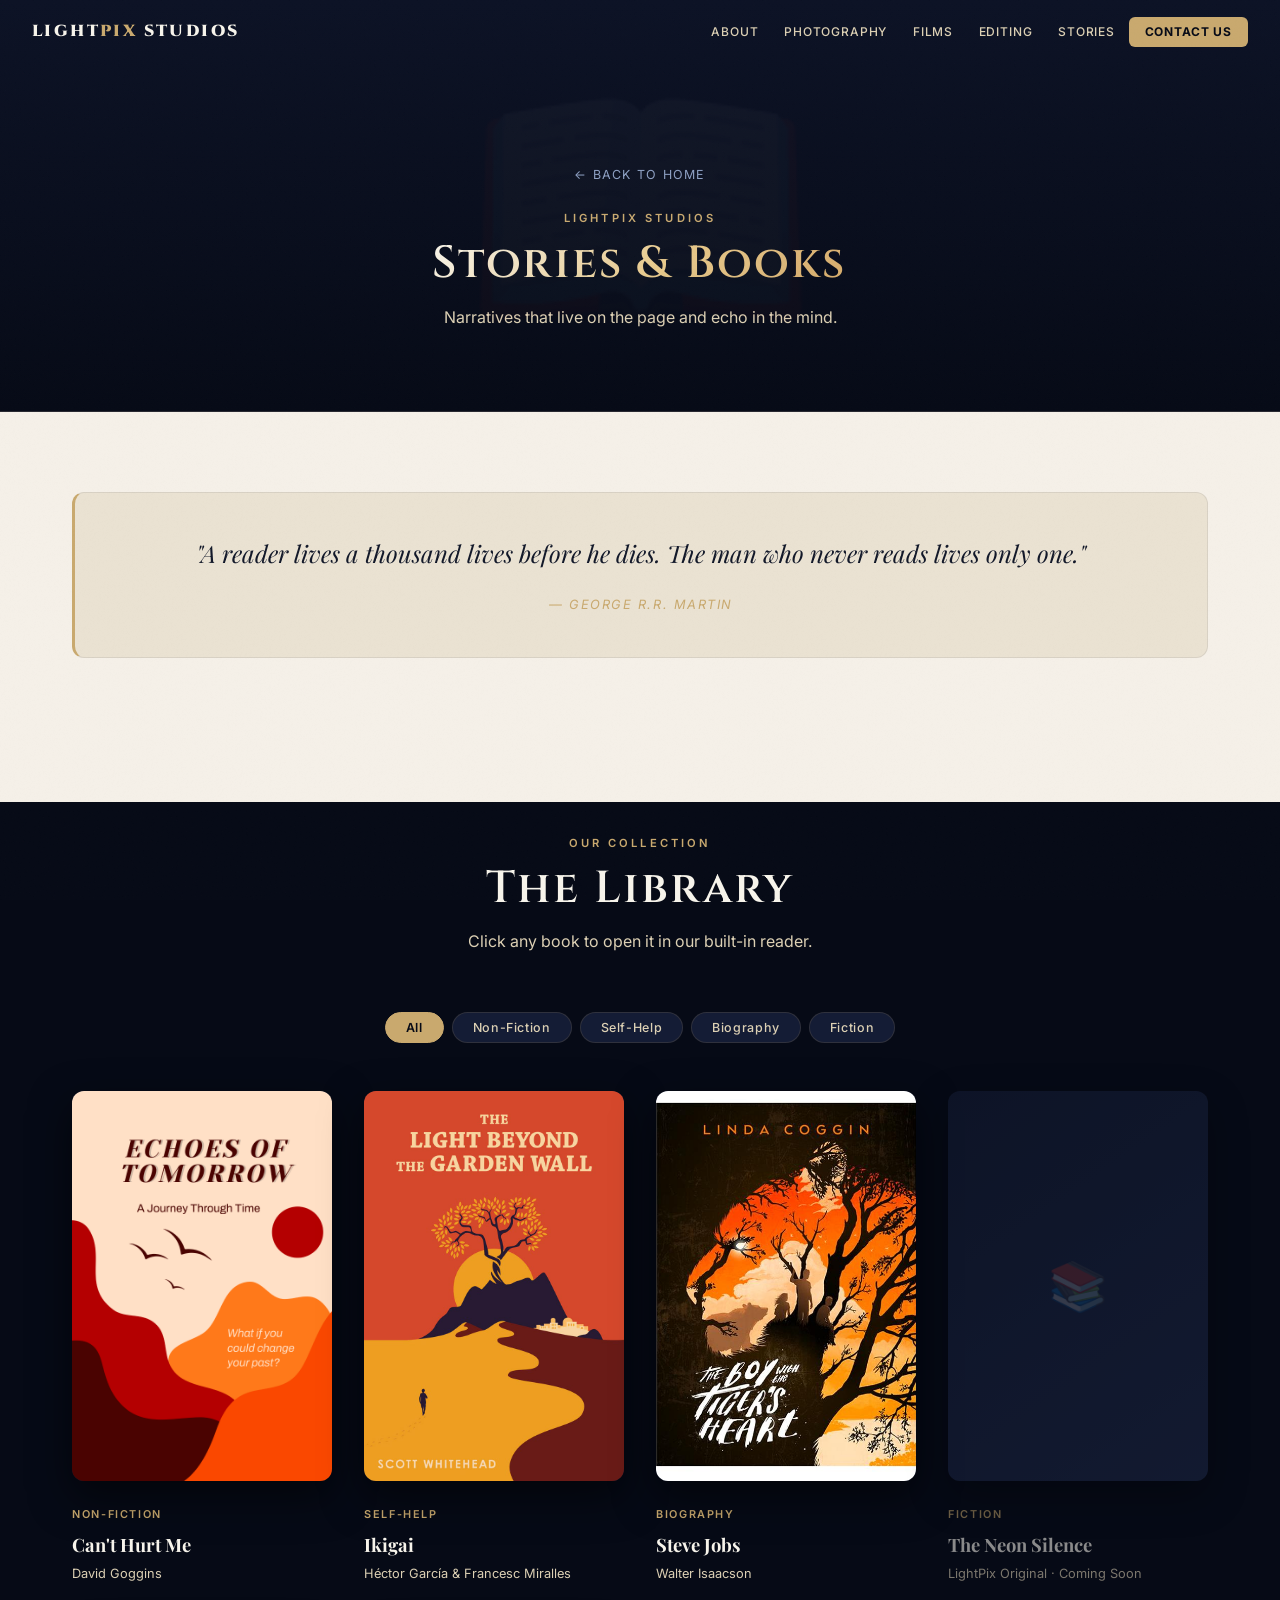
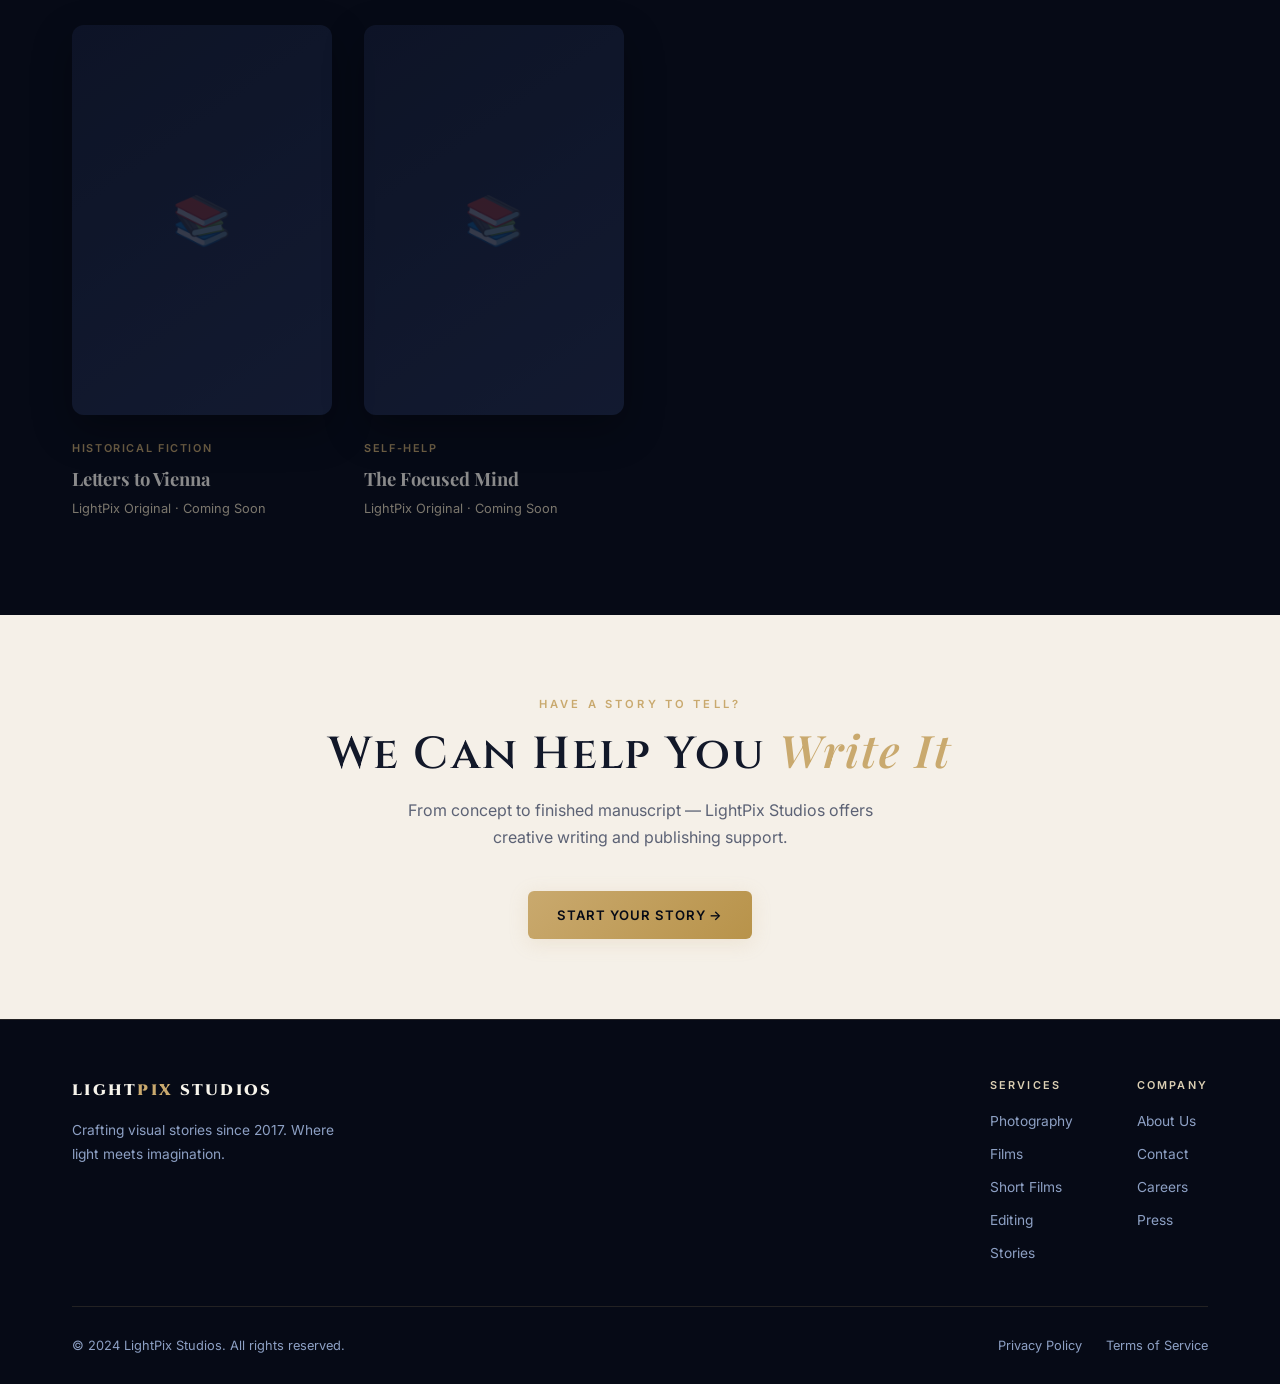
==== books.html @ 3850a926 "Website upgraded" ====
<!DOCTYPE html>
<html lang="en">
<head>
    <meta charset="UTF-8">
    <meta name="viewport" content="width=device-width, initial-scale=1.0">
    <meta name="description" content="LightPix Studios — Stories & Books. Curated reads and original narratives from our creative library.">
    <title>Stories &amp; Books | LightPix Studios</title>
    <link rel="preconnect" href="https://fonts.googleapis.com">
    <link rel="preconnect" href="https://fonts.gstatic.com" crossorigin>
    <link href="https://fonts.googleapis.com/css2?family=Cinzel:wght@400;600;900&family=Inter:wght@300;400;500;600&family=Playfair+Display:ital,wght@0,700;1,400&display=swap" rel="stylesheet">
    <link rel="stylesheet" href="style.css">
    <style>
        /* Books-page specific styles */
        .books-hero {
            padding: 10rem 0 5rem;
            background: linear-gradient(180deg, var(--bg-1) 0%, var(--bg-0) 100%);
            text-align: center;
            border-bottom: 1px solid var(--border);
            position: relative;
            overflow: hidden;
        }
        .books-hero::before {
            content: '📖';
            position: absolute;
            font-size: 18rem;
            opacity: 0.025;
            top: 50%;
            left: 50%;
            transform: translate(-50%, -50%);
            pointer-events: none;
        }
        .books-filter-bar {
            display: flex;
            justify-content: center;
            gap: 0.5rem;
            margin-bottom: 3rem;
            flex-wrap: wrap;
        }
        .book-filter {
            padding: 0.45rem 1.25rem;
            border-radius: 50px;
            font-size: 0.78rem;
            font-weight: 500;
            letter-spacing: 0.05em;
            color: var(--text-2);
            background: var(--bg-2);
            border: 1px solid var(--border);
            cursor: pointer;
            transition: all var(--transition);
        }
        .book-filter:hover,
        .book-filter.active {
            background: var(--gold);
            color: var(--bg-0);
            border-color: var(--gold);
            font-weight: 600;
        }
        .books-full-grid {
            display: grid;
            grid-template-columns: repeat(4, 1fr);
            gap: 2.5rem 2rem;
        }
        .featured-quote {
            background: var(--bg-2);
            border: 1px solid var(--border);
            border-left: 3px solid var(--gold);
            border-radius: var(--radius-md);
            padding: 2.5rem;
            margin-bottom: 4rem;
            text-align: center;
        }
        .featured-quote blockquote {
            font-family: var(--font-serif);
            font-style: italic;
            font-size: clamp(1.1rem, 2.5vw, 1.5rem);
            color: var(--text-1);
            line-height: 1.7;
            margin-bottom: 1rem;
        }
        .featured-quote cite {
            font-size: 0.8rem;
            letter-spacing: 0.12em;
            text-transform: uppercase;
            color: var(--gold);
        }
        @media (max-width: 1024px) {
            .books-full-grid { grid-template-columns: repeat(3, 1fr); }
        }
        @media (max-width: 768px) {
            .books-full-grid { grid-template-columns: repeat(2, 1fr); }
        }
        @media (max-width: 480px) {
            .books-full-grid { grid-template-columns: 1fr; }
        }
    </style>
</head>
<body>

    <div class="noise-overlay"></div>

    <!-- NAVIGATION -->
    <nav id="main-nav">
        <div class="nav-container">
            <a href="index.html" class="logo">LIGHT<span>PIX</span>&nbsp;STUDIOS</a>
            <button class="hamburger" id="hamburger" aria-label="Open menu">
                <span></span><span></span><span></span>
            </button>
            <ul class="nav-links" id="nav-links">
                <li><a href="index.html#about"       class="nav-link">About</a></li>
                <li><a href="index.html#photography" class="nav-link">Photography</a></li>
                <li><a href="films.html"             class="nav-link">Films</a></li>
                <li><a href="index.html#editing"     class="nav-link">Editing</a></li>
                <li><a href="books.html"             class="nav-link active-link">Stories</a></li>
                <li><a href="index.html#contact"     class="nav-link nav-cta">Contact Us</a></li>
            </ul>
        </div>
    </nav>

    <!-- BOOKS HERO -->
    <div class="books-hero">
        <div class="container">
            <a href="index.html" class="back-link">← Back to Home</a>
            <p class="section-eyebrow"><span class="nowrap">LightPix Studios</span></p>
            <h1 class="section-title gradient-text">Stories &amp; Books</h1>
            <p class="section-sub">Narratives that live on the page and echo in the mind.</p>
        </div>
    </div>

    <!-- FEATURED QUOTE -->
    <section class="section-light" style="padding: 5rem 0;">
        <div class="container">
            <div class="featured-quote reveal">
                <blockquote>
                    "A reader lives a thousand lives before he dies. The man who never reads lives only one."
                </blockquote>
                <cite>— George R.R. Martin</cite>
            </div>
        </div>
    </section>

    <!-- BOOKS LIBRARY -->
    <section id="library" style="background: var(--bg-0); padding: 2rem 0 6rem;">
        <div class="container">
            <div class="section-header">
                <p class="section-eyebrow">Our Collection</p>
                <h2 class="section-title">The Library</h2>
                <p class="section-sub">Click any book to open it in our built-in reader.</p>
            </div>

            <!-- Filter Bar -->
            <div class="books-filter-bar">
                <button class="book-filter active" data-genre="all">All</button>
                <button class="book-filter" data-genre="non-fiction">Non-Fiction</button>
                <button class="book-filter" data-genre="self-help">Self-Help</button>
                <button class="book-filter" data-genre="biography">Biography</button>
                <button class="book-filter" data-genre="fiction">Fiction</button>
            </div>

            <!-- Books Grid -->
            <div class="books-full-grid">

                <!-- Existing books with real PDFs -->
                <div class="book-card reveal" data-genre="non-fiction" onclick="openBook('./Books/Cant Hurt Me- David Goggins.pdf')">
                    <div class="book-cover">
                        <img src="Coverpage/coverpage00.png" alt="Can't Hurt Me by David Goggins">
                        <div class="book-read-overlay">
                            <span class="read-icon">📖</span>
                            <span>Read Now</span>
                        </div>
                    </div>
                    <div class="book-info">
                        <span class="book-genre">Non-Fiction</span>
                        <h3>Can't Hurt Me</h3>
                        <p class="book-author">David Goggins</p>
                    </div>
                </div>

                <div class="book-card reveal" data-genre="self-help" onclick="openBook('./Books/IKIGAI - The Japanese secret to a long and happy life.pdf')">
                    <div class="book-cover">
                        <img src="Coverpage/coverpage01.png" alt="Ikigai — The Japanese Secret">
                        <div class="book-read-overlay">
                            <span class="read-icon">📖</span>
                            <span>Read Now</span>
                        </div>
                    </div>
                    <div class="book-info">
                        <span class="book-genre">Self-Help</span>
                        <h3>Ikigai</h3>
                        <p class="book-author">Héctor García &amp; Francesc Miralles</p>
                    </div>
                </div>

                <div class="book-card reveal" data-genre="biography" onclick="openBook('./Books/Steve Jobs- Walter Isaacson.pdf')">
                    <div class="book-cover">
                        <img src="Coverpage/coverpage02.png" alt="Steve Jobs by Walter Isaacson">
                        <div class="book-read-overlay">
                            <span class="read-icon">📖</span>
                            <span>Read Now</span>
                        </div>
                    </div>
                    <div class="book-info">
                        <span class="book-genre">Biography</span>
                        <h3>Steve Jobs</h3>
                        <p class="book-author">Walter Isaacson</p>
                    </div>
                </div>

                <!-- Placeholder cards (no PDF yet) -->
                <div class="book-card reveal" data-genre="fiction" style="opacity:0.55; cursor:default;">
                    <div class="book-cover" style="background: linear-gradient(145deg, var(--bg-2), var(--bg-3)); display:flex; align-items:center; justify-content:center;">
                        <span style="font-size:3rem; opacity:0.3;">📚</span>
                        <div class="book-read-overlay" style="display:none;"></div>
                    </div>
                    <div class="book-info">
                        <span class="book-genre">Fiction</span>
                        <h3>The Neon Silence</h3>
                        <p class="book-author">LightPix Original · Coming Soon</p>
                    </div>
                </div>

                <div class="book-card reveal" data-genre="fiction" style="opacity:0.55; cursor:default;">
                    <div class="book-cover" style="background: linear-gradient(145deg, var(--bg-2), var(--bg-3)); display:flex; align-items:center; justify-content:center;">
                        <span style="font-size:3rem; opacity:0.3;">📚</span>
                        <div class="book-read-overlay" style="display:none;"></div>
                    </div>
                    <div class="book-info">
                        <span class="book-genre">Historical Fiction</span>
                        <h3>Letters to Vienna</h3>
                        <p class="book-author">LightPix Original · Coming Soon</p>
                    </div>
                </div>

                <div class="book-card reveal" data-genre="self-help" style="opacity:0.55; cursor:default;">
                    <div class="book-cover" style="background: linear-gradient(145deg, var(--bg-2), var(--bg-3)); display:flex; align-items:center; justify-content:center;">
                        <span style="font-size:3rem; opacity:0.3;">📚</span>
                        <div class="book-read-overlay" style="display:none;"></div>
                    </div>
                    <div class="book-info">
                        <span class="book-genre">Self-Help</span>
                        <h3>The Focused Mind</h3>
                        <p class="book-author">LightPix Original · Coming Soon</p>
                    </div>
                </div>

            </div>
        </div>
    </section>

    <!-- CTA BANNER -->
    <section class="section-light" style="padding: 5rem 0;">
        <div class="container" style="text-align:center;">
            <p class="section-eyebrow">Have a Story to Tell?</p>
            <h2 class="section-title" style="margin-bottom:1rem;">We Can Help You <em>Write It</em></h2>
            <p class="section-sub" style="margin-bottom:2.5rem;">From concept to finished manuscript — <span class="nowrap">LightPix Studios</span> offers creative writing and publishing support.</p>
            <a href="index.html#contact" class="btn btn-primary">Start Your Story →</a>
        </div>
    </section>

    <!-- FOOTER -->
    <footer>
        <div class="container">
            <div class="footer-top">
                <div class="footer-brand">
                    <a href="index.html" class="logo">LIGHT<span>PIX</span>&nbsp;STUDIOS</a>
                    <p>Crafting visual stories since 2017. Where light meets imagination.</p>
                </div>
                <div class="footer-links">
                    <div class="footer-col">
                        <h5>Services</h5>
                        <a href="index.html#photography">Photography</a>
                        <a href="films.html">Films</a>
                        <a href="films.html#short-films">Short Films</a>
                        <a href="index.html#editing">Editing</a>
                        <a href="books.html">Stories</a>
                    </div>
                    <div class="footer-col">
                        <h5>Company</h5>
                        <a href="index.html#about">About Us</a>
                        <a href="index.html#contact">Contact</a>
                        <a href="#">Careers</a>
                        <a href="#">Press</a>
                    </div>
                </div>
            </div>
            <div class="footer-bottom">
                <p>&copy; 2024 <span class="nowrap">LightPix Studios</span>. All rights reserved.</p>
                <div class="footer-legal">
                    <a href="#">Privacy Policy</a>
                    <a href="#">Terms of Service</a>
                </div>
            </div>
        </div>
    </footer>

    <!-- PDF READER -->
    <div id="pdf-reader" class="pdf-viewer">
        <div class="reader-nav">
            <a href="books.html" class="logo">LIGHT<span>PIX</span>&nbsp;READER</a>
            <button onclick="closeBook()" class="btn btn-ghost btn-sm">✕ Close Reader</button>
        </div>
        <iframe id="pdf-frame" src="" title="PDF Reader"></iframe>
    </div>

    <script src="script.js"></script>
    <script>
        // Genre filter for books page
        document.querySelectorAll('.book-filter').forEach(btn => {
            btn.addEventListener('click', () => {
                document.querySelectorAll('.book-filter').forEach(b => b.classList.remove('active'));
                btn.classList.add('active');
                const genre = btn.dataset.genre;
                document.querySelectorAll('.books-full-grid .book-card').forEach(card => {
                    const match = genre === 'all' || card.dataset.genre === genre;
                    card.style.transition = 'opacity 0.3s ease, transform 0.3s ease';
                    if (match) {
                        card.style.display = 'flex';
                        requestAnimationFrame(() => { card.style.opacity = ''; card.style.transform = ''; });
                    } else {
                        card.style.opacity = '0';
                        card.style.transform = 'scale(0.95)';
                        setTimeout(() => { card.style.display = 'none'; }, 300);
                    }
                });
            });
        });
    </script>
</body>
</html>
---- style.css ----
/* =============================================
   LIGHTPIX STUDIOS — WARM BEIGE-BLACK THEME
   ============================================= */

/* DESIGN TOKENS */
:root {
    --bg-0: #060a16;          /* Luxurious Midnight Navy */
    --bg-1: #0c1225;          /* Rich Dark Navy */
    --bg-2: #141c35;          /* Medium Deep Blue */
    --bg-3: #1d2847;          /* Lighter Dark Navy */
    --surface: #26345d;       /* Premium Slate Blue */
    --border: rgba(201,169,110,0.15); /* Warm Gold Accent Border */
    --text-1: #f7f4eb;        /* Soft Cream Beige */
    --text-2: #dcd0b4;        /* Golden Beige Accent */
    --text-3: #8da0c4;        /* Slate Blue Muted */
    --gold: #c9a96e;          /* Fine Premium Gold */
    --gold-2: #e8c98a;        /* Soft Amber Gold */
    --gold-glow: rgba(201,169,110,0.18);
    --accent: #b8934a;
    --accent-2: #d4aa6a;
    --radius-sm: 6px;
    --radius-md: 12px;
    --radius-lg: 20px;
    --shadow-sm: 0 2px 12px rgba(0,0,0,0.45);
    --shadow-md: 0 8px 32px rgba(0,0,0,0.55);
    --shadow-lg: 0 20px 60px rgba(0,0,0,0.7);
    --transition: 0.35s cubic-bezier(0.4,0,0.2,1);
    --font-display: 'Cinzel', serif;
    --font-body: 'Inter', sans-serif;
    --font-serif: 'Playfair Display', serif;

    /* Light Theme Contrast Tokens */
    --bg-light: #f5f0e8;
    --bg-light-alt: #eae2d2;
    --text-dark: #121829;
    --text-dark-muted: #5c6275;
    --border-light: rgba(18,24,41,0.08);
}

/* RESET */
*, *::before, *::after { margin: 0; padding: 0; box-sizing: border-box; }
html { scroll-behavior: smooth; font-size: 16px; scroll-padding-top: 100px; }
body {
    background: var(--bg-0);
    color: var(--text-1);
    font-family: var(--font-body);
    font-weight: 400;
    line-height: 1.7;
    overflow-x: hidden;
    -webkit-font-smoothing: antialiased;
}
img { display: block; max-width: 100%; }
a { text-decoration: none; color: inherit; }
button { font-family: var(--font-body); cursor: pointer; border: none; background: none; }
ul { list-style: none; }

/* NOISE OVERLAY */
.noise-overlay {
    position: fixed; inset: 0; z-index: 9999;
    pointer-events: none;
    background-image: url("data:image/svg+xml,%3Csvg viewBox='0 0 256 256' xmlns='http://www.w3.org/2000/svg'%3E%3Cfilter id='noise'%3E%3CfeTurbulence type='fractalNoise' baseFrequency='0.9' numOctaves='4' stitchTiles='stitch'/%3E%3C/filter%3E%3Crect width='100%25' height='100%25' filter='url(%23noise)' opacity='0.035'/%3E%3C/svg%3E");
    background-repeat: repeat;
    background-size: 128px 128px;
    opacity: 0.5;
}

/* CONTAINER */
.container { max-width: 1200px; margin: 0 auto; padding: 0 2rem; }

/* ===================== NAVIGATION ===================== */
#main-nav {
    position: fixed; top: 0; left: 0; right: 0; z-index: 1000;
    padding: 1.1rem 0;
    transition: var(--transition);
}
#main-nav.scrolled {
    background: rgba(6,10,22,0.92);
    backdrop-filter: blur(20px);
    -webkit-backdrop-filter: blur(20px);
    padding: 0.75rem 0;
    border-bottom: 1px solid var(--border);
    box-shadow: 0 4px 30px rgba(0,0,0,0.4);
}
.nav-container {
    max-width: 1280px; margin: 0 auto; padding: 0 2rem;
    display: flex; align-items: center; justify-content: space-between;
    gap: 1rem;
}

/* LOGO — single line */
.logo {
    font-family: var(--font-display);
    font-size: 1rem; font-weight: 900;
    letter-spacing: 0.15em; color: var(--text-1);
    white-space: nowrap; flex-shrink: 0;
    display: inline-flex; align-items: center; gap: 0;
}
.logo span { color: var(--gold); }

/* NAV LINKS */
.nav-links {
    display: flex; align-items: center; gap: 0.1rem;
    flex-wrap: nowrap;
}
.nav-link {
    font-size: 0.75rem; font-weight: 500;
    letter-spacing: 0.07em; text-transform: uppercase;
    color: var(--text-2); padding: 0.45rem 0.75rem;
    border-radius: var(--radius-sm);
    transition: color var(--transition), background var(--transition);
    white-space: nowrap;
    position: relative;
}
.nav-link::after {
    content: ''; position: absolute; bottom: 2px; left: 50%; right: 50%;
    height: 1px; background: var(--gold);
    transition: left var(--transition), right var(--transition);
}
.nav-link:hover { color: var(--gold); }
.nav-link:hover::after { left: 0.75rem; right: 0.75rem; }
.nav-link.nav-cta {
    background: var(--gold); color: var(--bg-0);
    font-weight: 700; border-radius: var(--radius-sm);
    padding: 0.45rem 1rem;
}
.nav-link.nav-cta::after { display: none; }
.nav-link.nav-cta:hover { background: var(--gold-2); color: var(--bg-0); }
.nav-link.active-link { color: var(--gold); }
.nav-link.active-link::after { left: 0.75rem; right: 0.75rem; }

.hamburger { display: none; flex-direction: column; gap: 5px; padding: 4px; flex-shrink: 0; }
.hamburger span { display: block; width: 22px; height: 2px; background: var(--text-1); border-radius: 2px; transition: var(--transition); }
.hamburger.active span:nth-child(1) { transform: translateY(7px) rotate(45deg); }
.hamburger.active span:nth-child(2) { opacity: 0; }
.hamburger.active span:nth-child(3) { transform: translateY(-7px) rotate(-45deg); }

/* BUTTONS */
.btn {
    display: inline-flex; align-items: center; gap: 0.5rem;
    padding: 0.8rem 1.8rem; border-radius: var(--radius-sm);
    font-size: 0.82rem; font-weight: 600;
    letter-spacing: 0.07em; text-transform: uppercase;
    transition: all var(--transition); cursor: pointer;
}
.btn-primary {
    background: linear-gradient(135deg, var(--gold), var(--accent));
    color: var(--bg-0); border: none;
    box-shadow: 0 4px 20px var(--gold-glow);
}
.btn-primary:hover {
    transform: translateY(-2px);
    box-shadow: 0 8px 30px rgba(201,169,110,0.38);
    filter: brightness(1.08);
}
.btn-ghost {
    background: transparent; color: var(--text-1);
    border: 1px solid rgba(245,240,232,0.2);
}
.btn-ghost:hover { border-color: var(--gold); color: var(--gold); transform: translateY(-2px); }
.btn-sm { padding: 0.5rem 1.1rem; font-size: 0.75rem; }
.btn-full { width: 100%; justify-content: center; }

/* SECTION COMMON */
section { padding: 6rem 0; }
.section-header { text-align: center; margin-bottom: 3.5rem; }
.section-eyebrow {
    font-size: 0.7rem; font-weight: 600;
    letter-spacing: 0.28em; text-transform: uppercase;
    color: var(--gold); margin-bottom: 0.6rem;
}
.section-title {
    font-family: var(--font-display);
    font-size: clamp(1.8rem, 4vw, 2.8rem);
    font-weight: 600; color: var(--text-1);
    line-height: 1.15; letter-spacing: 0.05em;
}
.section-title em { font-style: italic; color: var(--gold); font-family: var(--font-serif); }
.section-sub {
    margin-top: 0.9rem; color: var(--text-2);
    font-size: 1rem; max-width: 480px;
    margin-left: auto; margin-right: auto;
}
.gradient-text {
    background: linear-gradient(135deg, var(--text-1) 0%, var(--gold-2) 55%, var(--accent-2) 100%);
    -webkit-background-clip: text;
    -webkit-text-fill-color: transparent;
    background-clip: text;
    padding-right: 0.05em;
    display: block;
    width: fit-content;
    margin-left: auto;
    margin-right: auto;
    text-align: center;
}
.gradient-text * {
    background: inherit;
    -webkit-background-clip: text;
    -webkit-text-fill-color: transparent;
    background-clip: text;
    display: inline-block;
    vertical-align: middle;
}

/* REVEAL ANIMATION */
.reveal {
    opacity: 0; transform: translateY(28px);
    transition: opacity 0.65s ease, transform 0.65s ease;
}
.reveal.visible { opacity: 1; transform: translateY(0); }

/* PAGE HEADER (for sub-pages) */
.page-header {
    padding: 10rem 0 4rem;
    background: linear-gradient(180deg, var(--bg-1) 0%, var(--bg-0) 100%);
    text-align: center;
    border-bottom: 1px solid var(--border);
}
.page-header .section-title { font-size: clamp(2rem, 5vw, 3.5rem); }
.back-link {
    display: inline-flex; align-items: center; gap: 0.5rem;
    font-size: 0.78rem; letter-spacing: 0.1em; text-transform: uppercase;
    color: var(--text-3); margin-bottom: 1.5rem;
    transition: color var(--transition);
}
.back-link:hover { color: var(--gold); }

/* ===================== HERO ===================== */
#hero {
    position: relative; min-height: 100vh;
    display: flex; align-items: center; justify-content: center;
    padding: 80px 0 0; overflow: hidden;
}
.hero-bg { position: absolute; inset: 0; z-index: 0; }
.hero-gradient {
    position: absolute; inset: 0;
    background:
        radial-gradient(ellipse 70% 55% at 25% 55%, rgba(201,169,110,0.07) 0%, transparent 65%),
        radial-gradient(ellipse 55% 70% at 78% 25%, rgba(184,147,74,0.05) 0%, transparent 60%),
        linear-gradient(180deg, #060a16 0%, #0c1225 50%, #060a16 100%);
}
.hero-particles { position: absolute; inset: 0; overflow: hidden; }
.particle {
    position: absolute; border-radius: 50%;
    background: var(--gold); opacity: 0;
    animation: floatParticle linear infinite;
}
@keyframes floatParticle {
    0%   { opacity: 0; transform: translateY(100vh) scale(0); }
    10%  { opacity: 0.5; }
    90%  { opacity: 0.25; }
    100% { opacity: 0; transform: translateY(-20vh) scale(1.5); }
}
.hero-content {
    position: relative; z-index: 2;
    text-align: center; max-width: 720px; padding: 2rem;
}
.hero-eyebrow {
    font-size: 0.7rem; font-weight: 500;
    letter-spacing: 0.32em; text-transform: uppercase;
    color: var(--gold); margin-bottom: 1.25rem;
    display: flex; align-items: center; justify-content: center; gap: 0.65rem;
}
.hero-eyebrow::before, .hero-eyebrow::after {
    content: ''; display: inline-block;
    width: 35px; height: 1px; background: var(--gold); opacity: 0.45;
}
.hero-title {
    font-family: var(--font-display);
    font-size: clamp(2.4rem, 7vw, 5.5rem);
    font-weight: 600; line-height: 1.08;
    letter-spacing: 0.04em; color: var(--text-1);
    margin-bottom: 1.2rem;
}
.hero-tagline {
    font-family: var(--font-serif);
    font-style: italic;
    font-size: clamp(1rem, 2.5vw, 1.3rem);
    color: var(--text-2); margin-bottom: 2.5rem;
    letter-spacing: 0.02em;
}
.hero-ctas { display: flex; gap: 1rem; justify-content: center; flex-wrap: wrap; }
.hero-scroll-hint {
    position: absolute; bottom: 2rem; left: 50%; transform: translateX(-50%);
    display: flex; flex-direction: column; align-items: center; gap: 0.5rem;
    font-size: 0.62rem; letter-spacing: 0.2em; text-transform: uppercase;
    color: var(--text-3); z-index: 2;
    animation: fadeInDown 1s ease 1.2s both;
}
.scroll-line {
    width: 1px; height: 36px;
    background: linear-gradient(to bottom, var(--gold), transparent);
    animation: scrollPulse 2s ease infinite;
}
@keyframes scrollPulse { 0%,100% { opacity: 0.35; } 50% { opacity: 1; } }
@keyframes fadeInDown {
    from { opacity: 0; transform: translate(-50%, -15px); }
    to   { opacity: 1; transform: translate(-50%, 0); }
}

/* ===================== ABOUT ===================== */
#about { background: var(--bg-1); }
.about-grid {
    display: grid; grid-template-columns: 1fr 1fr;
    gap: 5rem; align-items: center;
}
.about-text .section-title,
.about-text .section-eyebrow { text-align: left; }
.about-desc { color: var(--text-2); margin-bottom: 1.2rem; font-size: 1rem; line-height: 1.85; }
.about-desc:last-of-type { margin-bottom: 2rem; }
.about-stats { display: grid; grid-template-columns: 1fr 1fr; gap: 1.25rem; }
.stat-card {
    background: var(--bg-2); border: 1px solid var(--border);
    border-radius: var(--radius-md); padding: 1.75rem 1.25rem;
    text-align: center; transition: var(--transition); position: relative; overflow: hidden;
}
.stat-card::before {
    content: ''; position: absolute; inset: 0;
    background: linear-gradient(135deg, var(--gold-glow), transparent);
    opacity: 0; transition: var(--transition);
}
.stat-card:hover::before { opacity: 1; }
.stat-card:hover { border-color: rgba(201,169,110,0.28); transform: translateY(-4px); }
.stat-num {
    font-family: var(--font-display); font-size: 2.6rem; font-weight: 900;
    background: linear-gradient(135deg, var(--gold), var(--gold-2));
    -webkit-background-clip: text; -webkit-text-fill-color: transparent; background-clip: text;
}
.stat-plus { font-size: 1.4rem; color: var(--gold); font-weight: 700; }
.stat-card p { color: var(--text-3); font-size: 0.75rem; letter-spacing: 0.1em; text-transform: uppercase; margin-top: 0.4rem; }

/* ===================== PHOTOGRAPHY ===================== */
#photography { background: var(--bg-0); }
.photo-categories {
    display: flex; justify-content: center; gap: 0.5rem;
    margin-bottom: 2.5rem; flex-wrap: wrap;
}
.photo-filter {
    padding: 0.45rem 1.25rem; border-radius: 50px;
    font-size: 0.78rem; font-weight: 500; letter-spacing: 0.05em;
    color: var(--text-2); background: var(--bg-2);
    border: 1px solid var(--border); cursor: pointer;
    transition: all var(--transition);
}
.photo-filter:hover, .photo-filter.active {
    background: var(--gold); color: var(--bg-0);
    border-color: var(--gold); font-weight: 600;
}
.photo-masonry { columns: 3; column-gap: 1.1rem; }
.photo-item {
    break-inside: avoid; margin-bottom: 1.1rem;
    border-radius: var(--radius-md); overflow: hidden;
    cursor: pointer; position: relative;
    transition: transform var(--transition), box-shadow var(--transition);
}
.photo-item img { width: 100%; object-fit: cover; display: block; transition: transform 0.55s ease; }
.photo-item.tall img { height: 380px; object-fit: cover; }
.photo-caption {
    position: absolute; inset: 0;
    background: linear-gradient(to top, rgba(6,10,22,0.92) 0%, rgba(6,10,22,0.3) 50%, transparent 100%);
    display: flex; flex-direction: column; justify-content: flex-end;
    padding: 1.4rem; opacity: 0; transition: opacity var(--transition);
}
.photo-caption h4 { font-size: 0.95rem; font-weight: 600; color: #fff; }
.photo-caption p  { font-size: 0.75rem; color: var(--gold); letter-spacing: 0.08em; margin-top: 2px; }
.photo-item:hover { transform: scale(1.02); box-shadow: var(--shadow-lg); }
.photo-item:hover img { transform: scale(1.06); }
.photo-item:hover .photo-caption { opacity: 1; }

/* ===================== SERVICES GRID (index teaser) ===================== */
#services { background: var(--bg-1); }
.services-grid { display: grid; grid-template-columns: repeat(3, 1fr); gap: 1.5rem; }
.service-card {
    background: var(--bg-2); border: 1px solid var(--border);
    border-radius: var(--radius-lg); padding: 2.5rem 2rem;
    text-align: center; transition: all var(--transition);
    cursor: pointer; position: relative; overflow: hidden;
}
.service-card::before {
    content: ''; position: absolute; inset: 0;
    background: linear-gradient(135deg, var(--gold-glow) 0%, transparent 60%);
    opacity: 0; transition: var(--transition);
}
.service-card:hover::before { opacity: 1; }
.service-card:hover { border-color: rgba(201,169,110,0.3); transform: translateY(-6px); box-shadow: var(--shadow-md); }
.service-icon { font-size: 2.4rem; margin-bottom: 1.25rem; }
.service-card h3 { font-family: var(--font-serif); font-size: 1.3rem; color: var(--text-1); margin-bottom: 0.6rem; }
.service-card p { font-size: 0.88rem; color: var(--text-2); line-height: 1.7; margin-bottom: 1.5rem; }
.service-link {
    font-size: 0.75rem; font-weight: 600; letter-spacing: 0.12em;
    text-transform: uppercase; color: var(--gold);
    display: inline-flex; align-items: center; gap: 0.4rem;
    transition: gap var(--transition);
}
.service-card:hover .service-link { gap: 0.75rem; }

/* ===================== FILMS (full page) ===================== */
.films-grid { display: grid; grid-template-columns: 1.4fr 1fr 1fr; gap: 1.5rem; }
.film-card { border-radius: var(--radius-md); overflow: hidden; position: relative; }
.film-poster { position: relative; aspect-ratio: 2/3; overflow: hidden; }
.film-poster-placeholder {
    width: 100%; height: 100%;
    display: flex; align-items: center; justify-content: center;
}
.fp1 { background: linear-gradient(145deg, #1a0e28, #3d2060); }
.fp2 { background: linear-gradient(145deg, #0a1520, #1f3550); }
.fp3 { background: linear-gradient(145deg, #1a2010, #354530); }
.fp4 { background: linear-gradient(145deg, #201010, #502020); }
.fp5 { background: linear-gradient(145deg, #1a1020, #402840); }
.film-play-btn {
    width: 56px; height: 56px; border-radius: 50%;
    background: rgba(201,169,110,0.12); border: 2px solid var(--gold);
    color: var(--gold); font-size: 1.3rem;
    display: flex; align-items: center; justify-content: center;
    cursor: pointer; transition: all var(--transition); padding-left: 4px;
}
.film-play-btn:hover { background: var(--gold); color: var(--bg-0); transform: scale(1.1); }
.film-overlay {
    position: absolute; inset: 0;
    background: linear-gradient(to top, rgba(6,10,22,0.97) 0%, rgba(6,10,22,0.5) 50%, transparent 100%);
    display: flex; flex-direction: column; justify-content: flex-end;
    padding: 1.75rem; transition: var(--transition);
}
.film-card.featured .film-overlay { padding: 2.25rem; }
.film-badge {
    display: inline-block; background: var(--gold); color: var(--bg-0);
    font-size: 0.62rem; font-weight: 700; letter-spacing: 0.15em;
    text-transform: uppercase; padding: 0.28rem 0.75rem;
    border-radius: 4px; margin-bottom: 0.9rem; align-self: flex-start;
}
.film-info h3 { font-family: var(--font-serif); font-size: 1.35rem; color: #fff; margin-bottom: 0.4rem; font-weight: 700; }
.film-card.featured .film-info h3 { font-size: 1.75rem; }
.film-info p { color: rgba(245,240,232,0.65); font-size: 0.85rem; margin-bottom: 0.9rem; }
.film-meta { display: flex; gap: 0.9rem; flex-wrap: wrap; margin-bottom: 1.1rem; }
.film-meta span { font-size: 0.73rem; color: var(--text-3); }
.film-card:hover .film-overlay {
    background: linear-gradient(to top, rgba(6,10,22,0.99) 0%, rgba(6,10,22,0.65) 60%, rgba(6,10,22,0.1) 100%);
}

/* ===================== SHORT FILMS (full page) ===================== */
.shorts-timeline { display: flex; flex-direction: column; gap: 2.5rem; }
.short-item { position: relative; padding-left: 4.5rem; }
.short-number {
    position: absolute; left: 0; top: 0;
    font-family: var(--font-display); font-size: 2.2rem; font-weight: 900;
    color: rgba(201,169,110,0.12); line-height: 1; transition: color var(--transition);
}
.short-item:hover .short-number { color: rgba(201,169,110,0.35); }
.short-content {
    display: grid; grid-template-columns: 260px 1fr; gap: 2rem; align-items: center;
    background: var(--bg-2); border: 1px solid var(--border);
    border-radius: var(--radius-lg); padding: 1.75rem;
    transition: var(--transition);
}
.short-item:hover .short-content { border-color: rgba(201,169,110,0.22); box-shadow: var(--shadow-md); }
.short-thumb { aspect-ratio: 16/10; border-radius: var(--radius-sm); }
.sf1 { background: linear-gradient(135deg, var(--bg-1), var(--bg-3)); }
.sf2 { background: linear-gradient(135deg, var(--bg-2), var(--surface)); }
.sf3 { background: linear-gradient(135deg, var(--bg-1), var(--surface)); }
.sf4 { background: linear-gradient(135deg, var(--bg-2), var(--bg-0)); }
.short-genre {
    display: inline-block; font-size: 0.68rem; font-weight: 600;
    letter-spacing: 0.15em; text-transform: uppercase;
    color: var(--gold); margin-bottom: 0.4rem;
}
.short-details h3 { font-family: var(--font-serif); font-size: 1.4rem; color: var(--text-1); margin-bottom: 0.45rem; }
.short-details p  { color: var(--text-2); font-size: 0.9rem; margin-bottom: 0.9rem; }
.short-tags { display: flex; gap: 0.45rem; margin-bottom: 1.1rem; flex-wrap: wrap; }
.short-tags span {
    font-size: 0.7rem; padding: 0.28rem 0.7rem;
    background: var(--bg-3); border-radius: 50px;
    color: var(--text-3); border: 1px solid var(--border);
}

/* ===================== EDITING ===================== */
#editing { background: var(--bg-1); }
.editing-showcase { display: grid; grid-template-columns: 1fr 1fr; gap: 4rem; align-items: start; }
.editing-features { display: grid; grid-template-columns: 1fr 1fr; gap: 1.25rem; }
.edit-feature {
    background: var(--bg-2); border: 1px solid var(--border);
    border-radius: var(--radius-md); padding: 1.4rem;
    display: flex; gap: 0.9rem; align-items: flex-start;
    transition: var(--transition);
}
.edit-feature:hover { border-color: rgba(201,169,110,0.22); transform: translateY(-3px); }
.edit-icon {
    font-size: 1.4rem; flex-shrink: 0;
    width: 2.5rem; height: 2.5rem;
    background: var(--bg-3); border-radius: var(--radius-sm);
    display: flex; align-items: center; justify-content: center;
}
.edit-feature h3 { font-size: 0.9rem; font-weight: 600; color: var(--text-1); margin-bottom: 0.35rem; }
.edit-feature p  { font-size: 0.8rem; color: var(--text-2); line-height: 1.6; }
.editing-tools { position: sticky; top: 7rem; }
.editing-tools h3, .editing-process h3 { font-family: var(--font-serif); font-size: 1.25rem; color: var(--text-1); margin-bottom: 1.1rem; }
.tools-list { display: flex; flex-wrap: wrap; gap: 0.45rem; margin-bottom: 2.5rem; }
.tool-pill {
    padding: 0.4rem 0.9rem; font-size: 0.76rem; font-weight: 500;
    background: var(--bg-2); border: 1px solid var(--border);
    border-radius: 50px; color: var(--text-2); transition: var(--transition);
}
.tool-pill:hover { border-color: var(--gold); color: var(--gold); }
.editing-process h3 { margin-bottom: 1.4rem; }
.process-step {
    display: flex; gap: 1rem; align-items: flex-start;
    margin-bottom: 1.4rem; position: relative;
}
.process-step:not(:last-child)::after {
    content: ''; position: absolute; left: 7px; top: 18px; bottom: -1.4rem;
    width: 1px; background: linear-gradient(to bottom, var(--gold), transparent);
}
.step-dot {
    width: 16px; height: 16px; flex-shrink: 0;
    border-radius: 50%; background: var(--gold);
    box-shadow: 0 0 10px var(--gold-glow); margin-top: 3px;
}
.process-step strong { font-size: 0.9rem; color: var(--text-1); }
.process-step p { font-size: 0.8rem; color: var(--text-2); margin-top: 2px; }

/* ===================== STORIES / BOOKS ===================== */
#stories { background: var(--bg-0); }
.books-grid { display: grid; grid-template-columns: repeat(3, 1fr); gap: 2.5rem; }
.book-card {
    cursor: pointer; transition: var(--transition);
    display: flex; flex-direction: column; gap: 1.1rem;
}
.book-card:hover { transform: translateY(-8px); }
.book-cover {
    aspect-ratio: 2/3; border-radius: var(--radius-md);
    overflow: hidden; position: relative;
    box-shadow: 0 15px 40px rgba(0,0,0,0.55); background: var(--bg-2);
}
.book-cover img { width: 100%; height: 100%; object-fit: cover; transition: transform 0.55s ease; }
.book-card:hover .book-cover img { transform: scale(1.04); }
.book-read-overlay {
    position: absolute; inset: 0;
    background: rgba(6,10,22,0.78);
    display: flex; flex-direction: column; align-items: center; justify-content: center;
    gap: 0.7rem; opacity: 0; transition: opacity var(--transition);
}
.book-card:hover .book-read-overlay { opacity: 1; }
.read-icon { font-size: 2.3rem; }
.book-read-overlay span:last-child {
    font-size: 0.8rem; font-weight: 600; letter-spacing: 0.12em;
    text-transform: uppercase; color: var(--gold);
    border: 1px solid var(--gold); padding: 0.38rem 0.95rem; border-radius: 4px;
}
.book-genre {
    font-size: 0.68rem; font-weight: 600; letter-spacing: 0.15em;
    text-transform: uppercase; color: var(--gold);
}
.book-info h3 { font-family: var(--font-serif); font-size: 1.15rem; color: var(--text-1); margin: 0.2rem 0; }
.book-info .book-author { font-size: 0.8rem; color: var(--text-2); }

/* ===================== CONTACT ===================== */
#contact { background: var(--bg-1); }
.contact-grid { display: grid; grid-template-columns: 1fr 1.6fr; gap: 4rem; align-items: start; }
.contact-item { display: flex; gap: 1rem; align-items: flex-start; margin-bottom: 1.75rem; }
.contact-icon { font-size: 1.3rem; margin-top: 2px; }
.contact-item h4 { font-size: 0.76rem; font-weight: 600; letter-spacing: 0.1em; text-transform: uppercase; color: var(--text-3); margin-bottom: 0.2rem; }
.contact-item p { font-size: 0.93rem; color: var(--text-1); }
.social-links { display: flex; gap: 0.7rem; margin-top: 1.25rem; }
.social-btn {
    width: 42px; height: 42px; border-radius: 50%;
    background: var(--bg-2); border: 1px solid var(--border);
    display: flex; align-items: center; justify-content: center;
    font-size: 1.05rem; color: var(--text-2); transition: all var(--transition);
}
.social-btn:hover { background: var(--gold); border-color: var(--gold); transform: translateY(-3px); }
.contact-form { display: flex; flex-direction: column; gap: 1.1rem; }
.form-group { position: relative; }
.form-group input,
.form-group textarea,
.form-group select {
    width: 100%; background: var(--bg-2);
    border: 1px solid var(--border); border-radius: var(--radius-sm);
    padding: 0.95rem 1.2rem; color: var(--text-1);
    font-family: var(--font-body); font-size: 0.9rem; outline: none;
    transition: border-color var(--transition), box-shadow var(--transition);
    -webkit-appearance: none;
}
.form-group select { cursor: pointer; }
.form-group select option { background: var(--bg-2); color: var(--text-1); }
.form-group input:focus,
.form-group textarea:focus,
.form-group select:focus { border-color: var(--gold); box-shadow: 0 0 0 3px var(--gold-glow); }
.form-group label { display: none; }
.form-group textarea { resize: vertical; min-height: 125px; }
.form-success {
    display: none; background: rgba(40,100,60,0.15);
    border: 1px solid rgba(60,180,100,0.3); border-radius: var(--radius-sm);
    padding: 0.9rem 1.2rem; color: #5dba85; font-size: 0.88rem; text-align: center;
}
.form-success.show { display: block; }

/* ===================== FOOTER ===================== */
footer {
    background: var(--bg-0); border-top: 1px solid var(--border);
    padding: 3.5rem 0 1.75rem;
}
.footer-top { display: flex; gap: 4rem; margin-bottom: 2.5rem; }
.footer-brand { flex: 1; }
.footer-brand .logo { font-size: 0.95rem; margin-bottom: 0.9rem; }
.footer-brand p { font-size: 0.86rem; color: var(--text-3); max-width: 270px; line-height: 1.75; }
.footer-links { display: flex; gap: 4rem; }
.footer-col { display: flex; flex-direction: column; gap: 0.6rem; }
.footer-col h5 {
    font-size: 0.68rem; font-weight: 600; letter-spacing: 0.2em;
    text-transform: uppercase; color: var(--text-2); margin-bottom: 0.4rem;
}
.footer-col a { font-size: 0.86rem; color: var(--text-3); transition: color var(--transition); }
.footer-col a:hover { color: var(--gold); }
.footer-bottom {
    display: flex; justify-content: space-between; align-items: center;
    padding-top: 1.75rem; border-top: 1px solid var(--border);
}
.footer-bottom p { font-size: 0.8rem; color: var(--text-3); }
.footer-legal { display: flex; gap: 1.5rem; }
.footer-legal a { font-size: 0.8rem; color: var(--text-3); transition: color var(--transition); }
.footer-legal a:hover { color: var(--text-2); }

/* ===================== LIGHTBOX ===================== */
.lightbox-modal {
    position: fixed; inset: 0; z-index: 9000;
    background: rgba(6,10,22,0.96);
    display: none; align-items: center; justify-content: center;
    backdrop-filter: blur(8px);
}
.lightbox-modal.active { display: flex; }
.lightbox-inner { max-width: 90vw; max-height: 88vh; text-align: center; }
.lightbox-inner img { max-width: 100%; max-height: 82vh; border-radius: var(--radius-sm); object-fit: contain; }
.lightbox-caption { color: var(--text-2); font-size: 0.83rem; margin-top: 0.9rem; }
.lightbox-close {
    position: fixed; top: 1.5rem; right: 2rem;
    font-size: 2.3rem; color: var(--text-2); cursor: pointer;
    background: none; border: none; line-height: 1;
    transition: color var(--transition); z-index: 9001;
}
.lightbox-close:hover { color: var(--gold); }
.lightbox-prev, .lightbox-next {
    position: fixed; top: 50%; transform: translateY(-50%);
    font-size: 2.8rem; color: var(--text-2); cursor: pointer;
    background: none; border: none; padding: 1rem;
    transition: color var(--transition); z-index: 9001;
}
.lightbox-prev { left: 1rem; }
.lightbox-next { right: 1rem; }
.lightbox-prev:hover, .lightbox-next:hover { color: var(--gold); }

/* ===================== PDF READER ===================== */
.pdf-viewer {
    position: fixed; inset: 0; z-index: 8000;
    background: var(--bg-0); display: none; flex-direction: column;
}
.pdf-viewer.active { display: flex; }
.reader-nav {
    display: flex; justify-content: space-between; align-items: center;
    padding: 0.9rem 2rem; background: var(--bg-0);
    border-bottom: 1px solid var(--border); flex-shrink: 0;
}
#pdf-frame { flex: 1; border: none; width: 100%; }

/* ===================== RESPONSIVE ===================== */
@media (max-width: 1024px) {
    .hamburger { display: flex; }
    .nav-links {
        position: fixed; top: 0; right: 0; bottom: 0;
        width: 72%; max-width: 280px;
        background: var(--bg-1); border-left: 1px solid var(--border);
        flex-direction: column; align-items: flex-start;
        padding: 5rem 1.75rem 2rem; gap: 0.15rem;
        transform: translateX(100%); transition: transform var(--transition);
        z-index: 999;
    }
    .nav-links.open { transform: translateX(0); }
    .nav-link { font-size: 0.95rem; padding: 0.7rem 0; }
    .nav-link.nav-cta { margin-top: 0.75rem; padding: 0.65rem 1.25rem; }

    .films-grid { grid-template-columns: 1fr 1fr; }
    .film-card.featured { grid-column: span 2; }
    .editing-showcase { grid-template-columns: 1fr; gap: 2.5rem; }
    .editing-tools { position: static; }
    .about-grid { grid-template-columns: 1fr; gap: 3rem; }
    .contact-grid { grid-template-columns: 1fr; gap: 2.5rem; }
    .services-grid { grid-template-columns: repeat(2, 1fr); }
}
@media (max-width: 768px) {
    section { padding: 4.5rem 0; }
    .hero-title { font-size: clamp(2rem, 9vw, 3.5rem); }
    .photo-masonry { columns: 2; }
    .films-grid { grid-template-columns: 1fr; }
    .film-card.featured { grid-column: span 1; }
    .short-content { grid-template-columns: 1fr; }
    .short-item { padding-left: 0; }
    .short-number { display: none; }
    .books-grid { grid-template-columns: repeat(2, 1fr); }
    .services-grid { grid-template-columns: 1fr; }
    .footer-top { flex-direction: column; gap: 2rem; }
    .footer-links { gap: 2rem; }
    .footer-bottom { flex-direction: column; gap: 0.75rem; text-align: center; }
    .about-stats { grid-template-columns: 1fr 1fr; }
    .editing-features { grid-template-columns: 1fr; }
}
@media (max-width: 480px) {
    .container { padding: 0 1.1rem; }
    .photo-masonry { columns: 1; }
    .books-grid { grid-template-columns: 1fr; }
    .hero-ctas { flex-direction: column; align-items: center; }
}

/* SHAKE ANIMATION */
@keyframes shake {
    0%,100% { transform: translateX(0); }
    20%      { transform: translateX(-7px); }
    40%      { transform: translateX(7px); }
    60%      { transform: translateX(-4px); }
    80%      { transform: translateX(4px); }
}

/* ===================== PREMIUM CONTRAST SECTIONS ===================== */
.section-light {
    background: var(--bg-light) !important;
    color: var(--text-dark) !important;
}
.section-light .section-title {
    color: var(--text-dark) !important;
}
.section-light .section-sub,
.section-light .about-desc {
    color: var(--text-dark-muted) !important;
}

/* Stats Cards in Light Sections */
.section-light .stat-card {
    background: var(--bg-light-alt) !important;
    border-color: var(--border-light) !important;
    box-shadow: 0 8px 24px rgba(33,29,22,0.06);
}
.section-light .stat-card p {
    color: var(--text-dark-muted) !important;
}
.section-light .stat-card:hover {
    border-color: var(--gold) !important;
}

/* Short Films timeline in Light Sections */
.section-light .short-content {
    background: var(--bg-light-alt) !important;
    border-color: var(--border-light) !important;
    box-shadow: 0 8px 24px rgba(33,29,22,0.06);
}
.section-light .short-details h3 {
    color: var(--text-dark) !important;
}
.section-light .short-details p {
    color: var(--text-dark-muted) !important;
}
.section-light .short-number {
    color: rgba(33,29,22,0.08) !important;
}
.section-light .short-item:hover .short-number {
    color: rgba(201,169,110,0.3) !important;
}
.section-light .short-tags span {
    background: var(--bg-light) !important;
    color: var(--text-dark-muted) !important;
    border-color: var(--border-light) !important;
}

/* Text alignment & quotes in Light Sections */
.section-light .featured-quote {
    background: var(--bg-light-alt) !important;
    border-color: var(--border-light) !important;
    border-left: 3px solid var(--gold) !important;
}
.section-light .featured-quote blockquote {
    color: var(--text-dark) !important;
}

/* Buttons in Light Sections */
.section-light .btn-ghost {
    border-color: rgba(33,29,22,0.25) !important;
    color: var(--text-dark) !important;
}
.section-light .btn-ghost:hover {
    border-color: var(--gold) !important;
    color: var(--gold) !important;
    background: var(--text-dark) !important;
}

/* UTILITY CLASSES */
.nowrap {
    white-space: nowrap !important;
    display: inline-block;
}
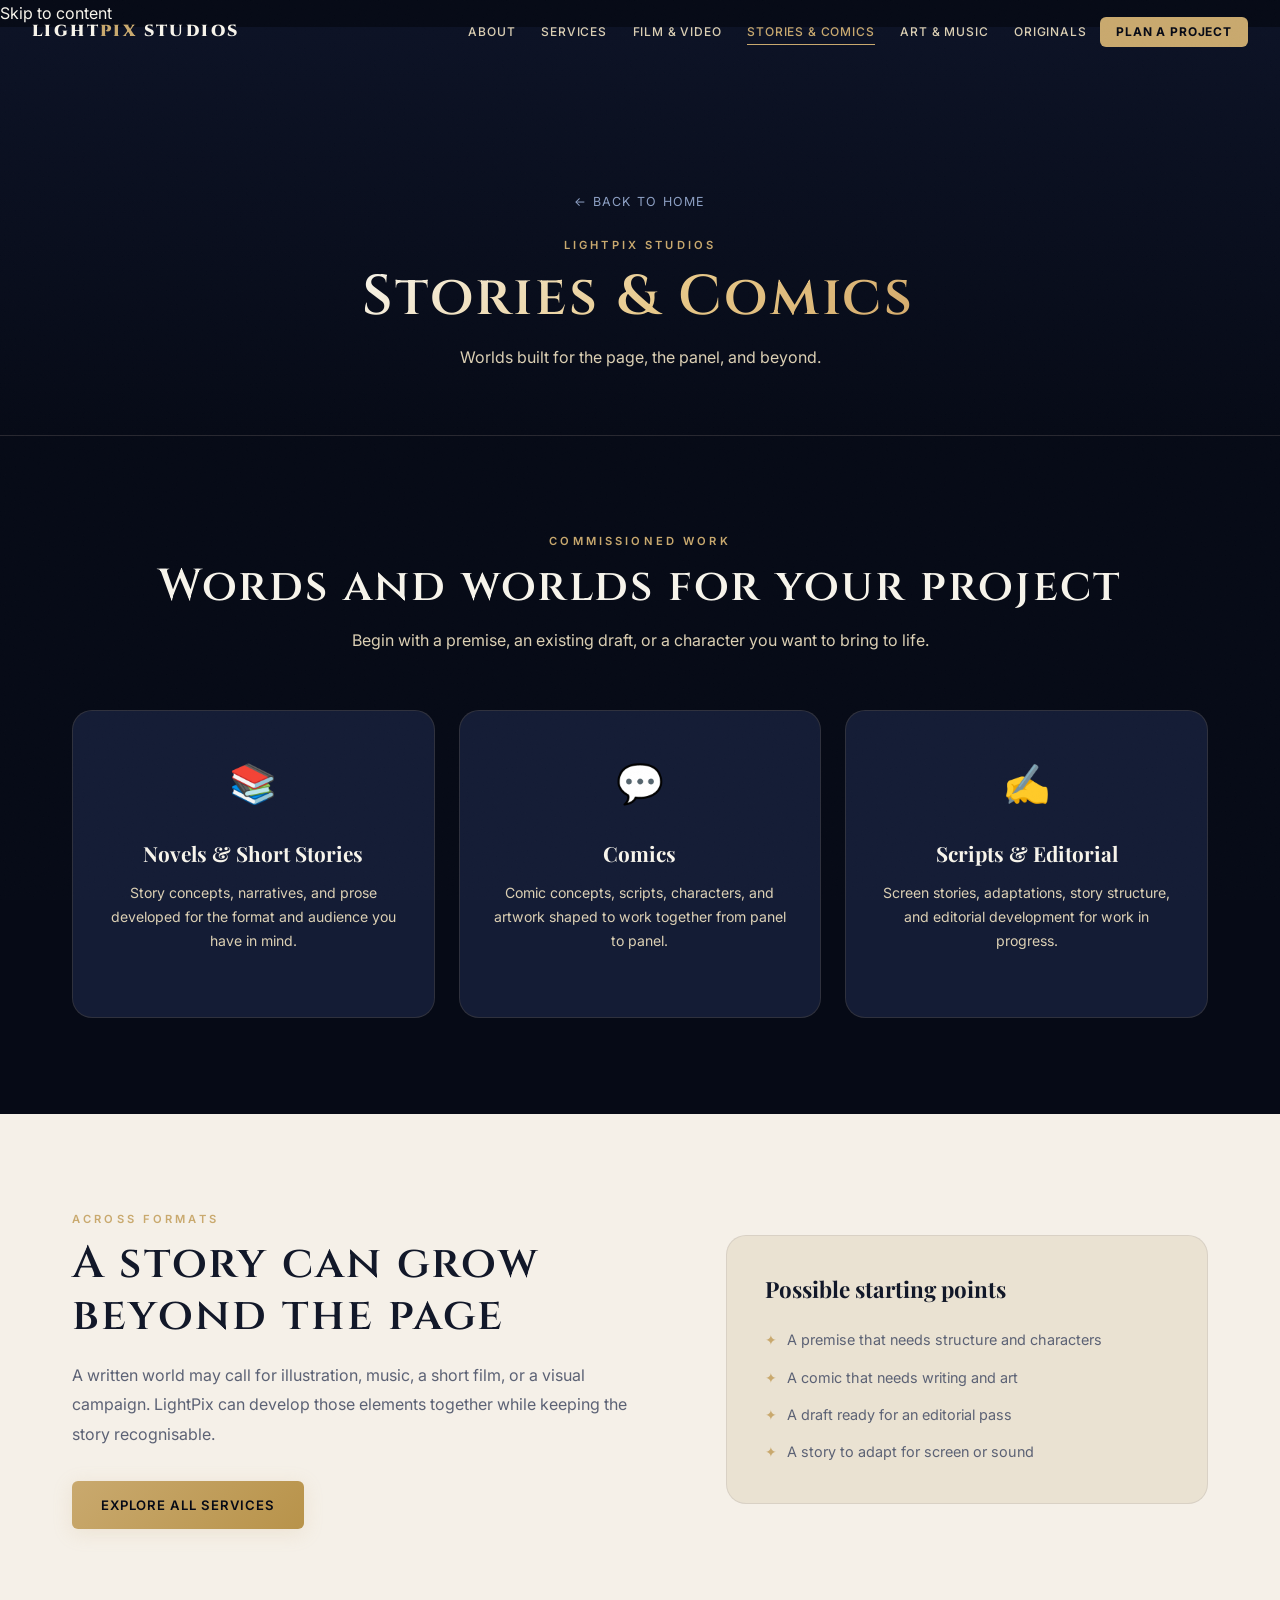
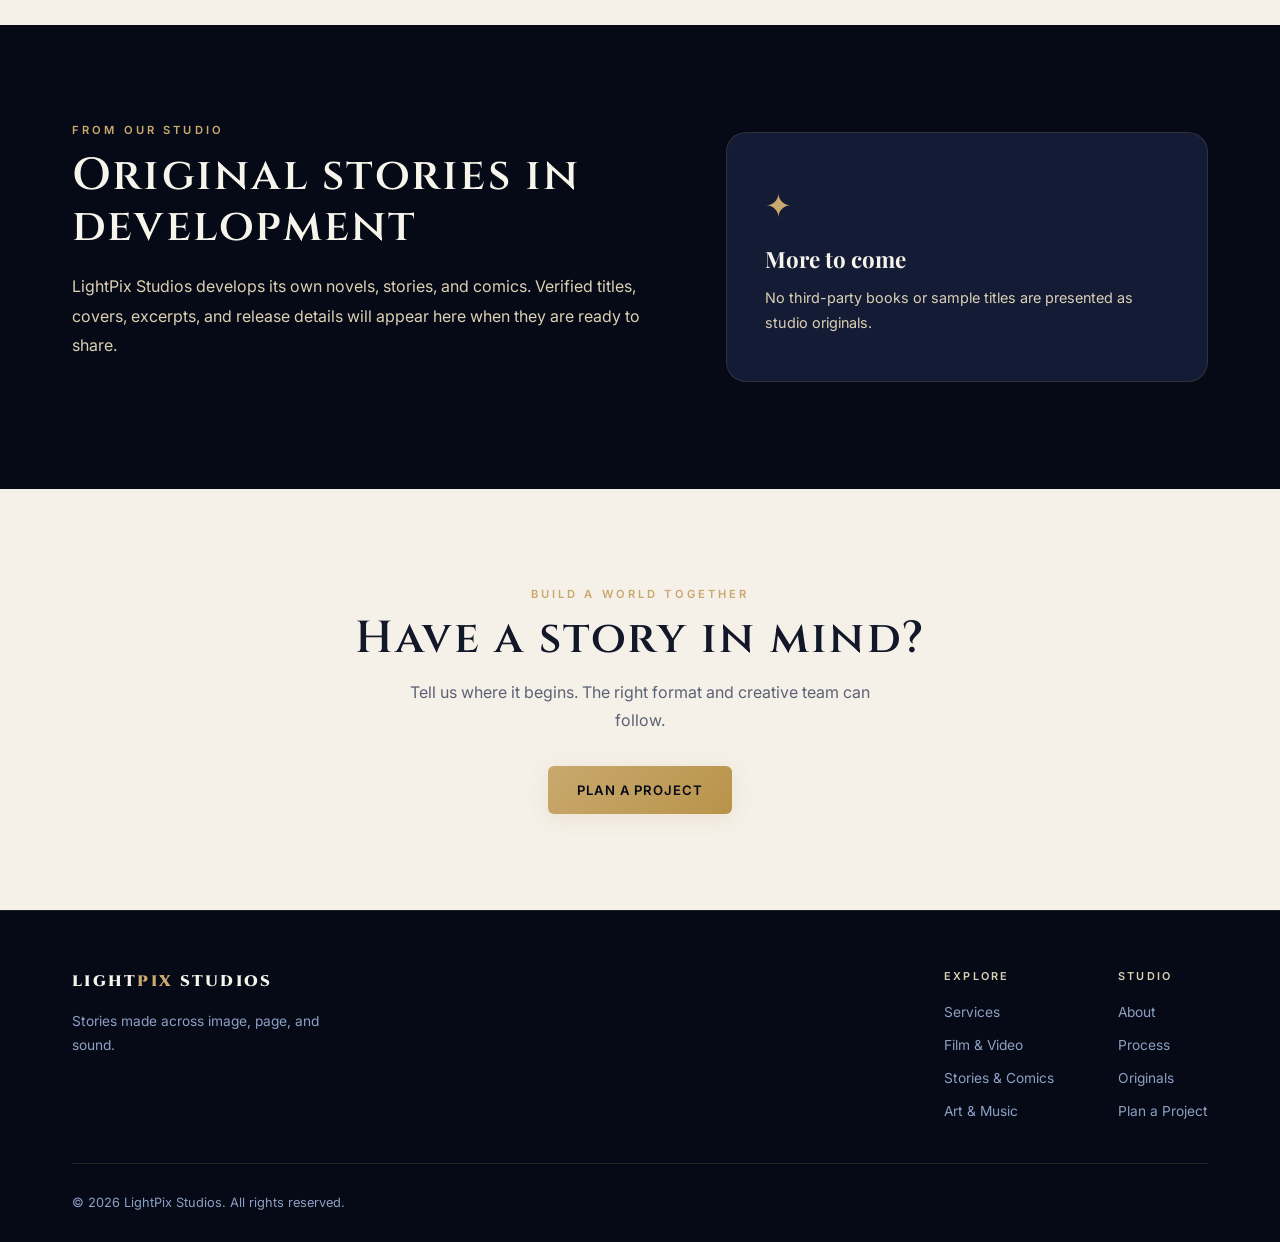
==== commit fec5f4b2: "new website design & funtion" ====
--- a/books.html
+++ b/books.html
@@ -3,326 +3,58 @@
 <head>
     <meta charset="UTF-8">
     <meta name="viewport" content="width=device-width, initial-scale=1.0">
-    <meta name="description" content="LightPix Studios — Stories & Books. Curated reads and original narratives from our creative library.">
-    <title>Stories &amp; Books | LightPix Studios</title>
+    <meta name="description" content="Writing, novels, short stories, scripts, and comics from LightPix Studios, for original worlds and commissioned projects.">
+    <title>Stories &amp; Comics | LightPix Studios</title>
     <link rel="preconnect" href="https://fonts.googleapis.com">
     <link rel="preconnect" href="https://fonts.gstatic.com" crossorigin>
     <link href="https://fonts.googleapis.com/css2?family=Cinzel:wght@400;600;900&family=Inter:wght@300;400;500;600&family=Playfair+Display:ital,wght@0,700;1,400&display=swap" rel="stylesheet">
     <link rel="stylesheet" href="style.css">
-    <style>
-        /* Books-page specific styles */
-        .books-hero {
-            padding: 10rem 0 5rem;
-            background: linear-gradient(180deg, var(--bg-1) 0%, var(--bg-0) 100%);
-            text-align: center;
-            border-bottom: 1px solid var(--border);
-            position: relative;
-            overflow: hidden;
-        }
-        .books-hero::before {
-            content: '📖';
-            position: absolute;
-            font-size: 18rem;
-            opacity: 0.025;
-            top: 50%;
-            left: 50%;
-            transform: translate(-50%, -50%);
-            pointer-events: none;
-        }
-        .books-filter-bar {
-            display: flex;
-            justify-content: center;
-            gap: 0.5rem;
-            margin-bottom: 3rem;
-            flex-wrap: wrap;
-        }
-        .book-filter {
-            padding: 0.45rem 1.25rem;
-            border-radius: 50px;
-            font-size: 0.78rem;
-            font-weight: 500;
-            letter-spacing: 0.05em;
-            color: var(--text-2);
-            background: var(--bg-2);
-            border: 1px solid var(--border);
-            cursor: pointer;
-            transition: all var(--transition);
-        }
-        .book-filter:hover,
-        .book-filter.active {
-            background: var(--gold);
-            color: var(--bg-0);
-            border-color: var(--gold);
-            font-weight: 600;
-        }
-        .books-full-grid {
-            display: grid;
-            grid-template-columns: repeat(4, 1fr);
-            gap: 2.5rem 2rem;
-        }
-        .featured-quote {
-            background: var(--bg-2);
-            border: 1px solid var(--border);
-            border-left: 3px solid var(--gold);
-            border-radius: var(--radius-md);
-            padding: 2.5rem;
-            margin-bottom: 4rem;
-            text-align: center;
-        }
-        .featured-quote blockquote {
-            font-family: var(--font-serif);
-            font-style: italic;
-            font-size: clamp(1.1rem, 2.5vw, 1.5rem);
-            color: var(--text-1);
-            line-height: 1.7;
-            margin-bottom: 1rem;
-        }
-        .featured-quote cite {
-            font-size: 0.8rem;
-            letter-spacing: 0.12em;
-            text-transform: uppercase;
-            color: var(--gold);
-        }
-        @media (max-width: 1024px) {
-            .books-full-grid { grid-template-columns: repeat(3, 1fr); }
-        }
-        @media (max-width: 768px) {
-            .books-full-grid { grid-template-columns: repeat(2, 1fr); }
-        }
-        @media (max-width: 480px) {
-            .books-full-grid { grid-template-columns: 1fr; }
-        }
-    </style>
 </head>
 <body>
-
-    <div class="noise-overlay"></div>
-
-    <!-- NAVIGATION -->
-    <nav id="main-nav">
-        <div class="nav-container">
-            <a href="index.html" class="logo">LIGHT<span>PIX</span>&nbsp;STUDIOS</a>
-            <button class="hamburger" id="hamburger" aria-label="Open menu">
-                <span></span><span></span><span></span>
-            </button>
-            <ul class="nav-links" id="nav-links">
-                <li><a href="index.html#about"       class="nav-link">About</a></li>
-                <li><a href="index.html#photography" class="nav-link">Photography</a></li>
-                <li><a href="films.html"             class="nav-link">Films</a></li>
-                <li><a href="index.html#editing"     class="nav-link">Editing</a></li>
-                <li><a href="books.html"             class="nav-link active-link">Stories</a></li>
-                <li><a href="index.html#contact"     class="nav-link nav-cta">Contact Us</a></li>
-            </ul>
-        </div>
-    </nav>
-
-    <!-- BOOKS HERO -->
-    <div class="books-hero">
-        <div class="container">
+    <div class="noise-overlay" aria-hidden="true"></div>
+    <a class="skip-link" href="#main-content">Skip to content</a>
+    <nav id="main-nav" aria-label="Main navigation"><div class="nav-container">
+        <a href="index.html" class="logo" aria-label="LightPix Studios home">LIGHT<span>PIX</span>&nbsp;STUDIOS</a>
+        <button class="hamburger" id="hamburger" aria-label="Open menu" aria-controls="nav-links" aria-expanded="false"><span></span><span></span><span></span></button>
+        <ul class="nav-links" id="nav-links">
+            <li><a href="index.html#about" class="nav-link">About</a></li>
+            <li><a href="index.html#services" class="nav-link">Services</a></li>
+            <li><a href="films.html" class="nav-link">Film &amp; Video</a></li>
+            <li><a href="books.html" class="nav-link active-link" aria-current="page">Stories &amp; Comics</a></li>
+            <li><a href="index.html#art-music" class="nav-link">Art &amp; Music</a></li>
+            <li><a href="index.html#originals" class="nav-link">Originals</a></li>
+            <li><a href="index.html#contact" class="nav-link nav-cta">Plan a Project</a></li>
+        </ul>
+    </div></nav>
+    <main id="main-content">
+        <header class="page-header"><div class="container">
             <a href="index.html" class="back-link">← Back to Home</a>
-            <p class="section-eyebrow"><span class="nowrap">LightPix Studios</span></p>
-            <h1 class="section-title gradient-text">Stories &amp; Books</h1>
-            <p class="section-sub">Narratives that live on the page and echo in the mind.</p>
-        </div>
-    </div>
-
-    <!-- FEATURED QUOTE -->
-    <section class="section-light" style="padding: 5rem 0;">
-        <div class="container">
-            <div class="featured-quote reveal">
-                <blockquote>
-                    "A reader lives a thousand lives before he dies. The man who never reads lives only one."
-                </blockquote>
-                <cite>— George R.R. Martin</cite>
+            <p class="section-eyebrow">LightPix Studios</p>
+            <h1 class="section-title gradient-text">Stories &amp; Comics</h1>
+            <p class="section-sub">Worlds built for the page, the panel, and beyond.</p>
+        </div></header>
+        <section id="stories"><div class="container">
+            <div class="section-header"><p class="section-eyebrow">Commissioned work</p><h2 class="section-title">Words and worlds for your project</h2><p class="section-sub">Begin with a premise, an existing draft, or a character you want to bring to life.</p></div>
+            <div class="services-grid">
+                <article class="service-card reveal"><div class="service-icon" aria-hidden="true">📚</div><h3>Novels &amp; Short Stories</h3><p>Story concepts, narratives, and prose developed for the format and audience you have in mind.</p></article>
+                <article class="service-card reveal"><div class="service-icon" aria-hidden="true">💬</div><h3>Comics</h3><p>Comic concepts, scripts, characters, and artwork shaped to work together from panel to panel.</p></article>
+                <article class="service-card reveal"><div class="service-icon" aria-hidden="true">✍️</div><h3>Scripts &amp; Editorial</h3><p>Screen stories, adaptations, story structure, and editorial development for work in progress.</p></article>
             </div>
-        </div>
-    </section>
-
-    <!-- BOOKS LIBRARY -->
-    <section id="library" style="background: var(--bg-0); padding: 2rem 0 6rem;">
-        <div class="container">
-            <div class="section-header">
-                <p class="section-eyebrow">Our Collection</p>
-                <h2 class="section-title">The Library</h2>
-                <p class="section-sub">Click any book to open it in our built-in reader.</p>
-            </div>
-
-            <!-- Filter Bar -->
-            <div class="books-filter-bar">
-                <button class="book-filter active" data-genre="all">All</button>
-                <button class="book-filter" data-genre="non-fiction">Non-Fiction</button>
-                <button class="book-filter" data-genre="self-help">Self-Help</button>
-                <button class="book-filter" data-genre="biography">Biography</button>
-                <button class="book-filter" data-genre="fiction">Fiction</button>
-            </div>
-
-            <!-- Books Grid -->
-            <div class="books-full-grid">
-
-                <!-- Existing books with real PDFs -->
-                <div class="book-card reveal" data-genre="non-fiction" onclick="openBook('./Books/Cant Hurt Me- David Goggins.pdf')">
-                    <div class="book-cover">
-                        <img src="Coverpage/coverpage00.png" alt="Can't Hurt Me by David Goggins">
-                        <div class="book-read-overlay">
-                            <span class="read-icon">📖</span>
-                            <span>Read Now</span>
-                        </div>
-                    </div>
-                    <div class="book-info">
-                        <span class="book-genre">Non-Fiction</span>
-                        <h3>Can't Hurt Me</h3>
-                        <p class="book-author">David Goggins</p>
-                    </div>
-                </div>
-
-                <div class="book-card reveal" data-genre="self-help" onclick="openBook('./Books/IKIGAI - The Japanese secret to a long and happy life.pdf')">
-                    <div class="book-cover">
-                        <img src="Coverpage/coverpage01.png" alt="Ikigai — The Japanese Secret">
-                        <div class="book-read-overlay">
-                            <span class="read-icon">📖</span>
-                            <span>Read Now</span>
-                        </div>
-                    </div>
-                    <div class="book-info">
-                        <span class="book-genre">Self-Help</span>
-                        <h3>Ikigai</h3>
-                        <p class="book-author">Héctor García &amp; Francesc Miralles</p>
-                    </div>
-                </div>
-
-                <div class="book-card reveal" data-genre="biography" onclick="openBook('./Books/Steve Jobs- Walter Isaacson.pdf')">
-                    <div class="book-cover">
-                        <img src="Coverpage/coverpage02.png" alt="Steve Jobs by Walter Isaacson">
-                        <div class="book-read-overlay">
-                            <span class="read-icon">📖</span>
-                            <span>Read Now</span>
-                        </div>
-                    </div>
-                    <div class="book-info">
-                        <span class="book-genre">Biography</span>
-                        <h3>Steve Jobs</h3>
-                        <p class="book-author">Walter Isaacson</p>
-                    </div>
-                </div>
-
-                <!-- Placeholder cards (no PDF yet) -->
-                <div class="book-card reveal" data-genre="fiction" style="opacity:0.55; cursor:default;">
-                    <div class="book-cover" style="background: linear-gradient(145deg, var(--bg-2), var(--bg-3)); display:flex; align-items:center; justify-content:center;">
-                        <span style="font-size:3rem; opacity:0.3;">📚</span>
-                        <div class="book-read-overlay" style="display:none;"></div>
-                    </div>
-                    <div class="book-info">
-                        <span class="book-genre">Fiction</span>
-                        <h3>The Neon Silence</h3>
-                        <p class="book-author">LightPix Original · Coming Soon</p>
-                    </div>
-                </div>
-
-                <div class="book-card reveal" data-genre="fiction" style="opacity:0.55; cursor:default;">
-                    <div class="book-cover" style="background: linear-gradient(145deg, var(--bg-2), var(--bg-3)); display:flex; align-items:center; justify-content:center;">
-                        <span style="font-size:3rem; opacity:0.3;">📚</span>
-                        <div class="book-read-overlay" style="display:none;"></div>
-                    </div>
-                    <div class="book-info">
-                        <span class="book-genre">Historical Fiction</span>
-                        <h3>Letters to Vienna</h3>
-                        <p class="book-author">LightPix Original · Coming Soon</p>
-                    </div>
-                </div>
-
-                <div class="book-card reveal" data-genre="self-help" style="opacity:0.55; cursor:default;">
-                    <div class="book-cover" style="background: linear-gradient(145deg, var(--bg-2), var(--bg-3)); display:flex; align-items:center; justify-content:center;">
-                        <span style="font-size:3rem; opacity:0.3;">📚</span>
-                        <div class="book-read-overlay" style="display:none;"></div>
-                    </div>
-                    <div class="book-info">
-                        <span class="book-genre">Self-Help</span>
-                        <h3>The Focused Mind</h3>
-                        <p class="book-author">LightPix Original · Coming Soon</p>
-                    </div>
-                </div>
-
-            </div>
-        </div>
-    </section>
-
-    <!-- CTA BANNER -->
-    <section class="section-light" style="padding: 5rem 0;">
-        <div class="container" style="text-align:center;">
-            <p class="section-eyebrow">Have a Story to Tell?</p>
-            <h2 class="section-title" style="margin-bottom:1rem;">We Can Help You <em>Write It</em></h2>
-            <p class="section-sub" style="margin-bottom:2.5rem;">From concept to finished manuscript — <span class="nowrap">LightPix Studios</span> offers creative writing and publishing support.</p>
-            <a href="index.html#contact" class="btn btn-primary">Start Your Story →</a>
-        </div>
-    </section>
-
-    <!-- FOOTER -->
-    <footer>
-        <div class="container">
-            <div class="footer-top">
-                <div class="footer-brand">
-                    <a href="index.html" class="logo">LIGHT<span>PIX</span>&nbsp;STUDIOS</a>
-                    <p>Crafting visual stories since 2017. Where light meets imagination.</p>
-                </div>
-                <div class="footer-links">
-                    <div class="footer-col">
-                        <h5>Services</h5>
-                        <a href="index.html#photography">Photography</a>
-                        <a href="films.html">Films</a>
-                        <a href="films.html#short-films">Short Films</a>
-                        <a href="index.html#editing">Editing</a>
-                        <a href="books.html">Stories</a>
-                    </div>
-                    <div class="footer-col">
-                        <h5>Company</h5>
-                        <a href="index.html#about">About Us</a>
-                        <a href="index.html#contact">Contact</a>
-                        <a href="#">Careers</a>
-                        <a href="#">Press</a>
-                    </div>
-                </div>
-            </div>
-            <div class="footer-bottom">
-                <p>&copy; 2024 <span class="nowrap">LightPix Studios</span>. All rights reserved.</p>
-                <div class="footer-legal">
-                    <a href="#">Privacy Policy</a>
-                    <a href="#">Terms of Service</a>
-                </div>
-            </div>
-        </div>
-    </footer>
-
-    <!-- PDF READER -->
-    <div id="pdf-reader" class="pdf-viewer">
-        <div class="reader-nav">
-            <a href="books.html" class="logo">LIGHT<span>PIX</span>&nbsp;READER</a>
-            <button onclick="closeBook()" class="btn btn-ghost btn-sm">✕ Close Reader</button>
-        </div>
-        <iframe id="pdf-frame" src="" title="PDF Reader"></iframe>
-    </div>
-
+        </div></section>
+        <section class="section-light"><div class="container split-feature">
+            <div class="reveal"><p class="section-eyebrow">Across formats</p><h2 class="section-title">A story can grow beyond the page</h2><p class="feature-copy">A written world may call for illustration, music, a short film, or a visual campaign. LightPix can develop those elements together while keeping the story recognisable.</p><a href="index.html#services" class="btn btn-primary">Explore All Services</a></div>
+            <div class="approach-panel reveal"><h3>Possible starting points</h3><ul class="check-list"><li>A premise that needs structure and characters</li><li>A comic that needs writing and art</li><li>A draft ready for an editorial pass</li><li>A story to adapt for screen or sound</li></ul></div>
+        </div></section>
+        <section id="original-stories"><div class="container original-grid">
+            <div class="reveal"><p class="section-eyebrow">From our studio</p><h2 class="section-title">Original stories in development</h2><p class="feature-copy">LightPix Studios develops its own novels, stories, and comics. Verified titles, covers, excerpts, and release details will appear here when they are ready to share.</p></div>
+            <div class="feature-panel reveal"><span aria-hidden="true">✦</span><h3>More to come</h3><p>No third-party books or sample titles are presented as studio originals.</p></div>
+        </div></section>
+        <section class="section-light"><div class="container center-cta"><p class="section-eyebrow">Build a world together</p><h2 class="section-title">Have a story in mind?</h2><p class="section-sub">Tell us where it begins. The right format and creative team can follow.</p><a href="index.html#contact" class="btn btn-primary">Plan a Project</a></div></section>
+    </main>
+    <footer><div class="container">
+        <div class="footer-top"><div class="footer-brand"><a href="index.html" class="logo">LIGHT<span>PIX</span>&nbsp;STUDIOS</a><p>Stories made across image, page, and sound.</p></div><div class="footer-links"><div class="footer-col"><h5>Explore</h5><a href="index.html#services">Services</a><a href="films.html">Film &amp; Video</a><a href="books.html">Stories &amp; Comics</a><a href="index.html#art-music">Art &amp; Music</a></div><div class="footer-col"><h5>Studio</h5><a href="index.html#about">About</a><a href="index.html#process">Process</a><a href="index.html#originals">Originals</a><a href="index.html#contact">Plan a Project</a></div></div></div>
+        <div class="footer-bottom"><p>&copy; <span class="copyright-year">2026</span> LightPix Studios. All rights reserved.</p></div>
+    </div></footer>
     <script src="script.js"></script>
-    <script>
-        // Genre filter for books page
-        document.querySelectorAll('.book-filter').forEach(btn => {
-            btn.addEventListener('click', () => {
-                document.querySelectorAll('.book-filter').forEach(b => b.classList.remove('active'));
-                btn.classList.add('active');
-                const genre = btn.dataset.genre;
-                document.querySelectorAll('.books-full-grid .book-card').forEach(card => {
-                    const match = genre === 'all' || card.dataset.genre === genre;
-                    card.style.transition = 'opacity 0.3s ease, transform 0.3s ease';
-                    if (match) {
-                        card.style.display = 'flex';
-                        requestAnimationFrame(() => { card.style.opacity = ''; card.style.transform = ''; });
-                    } else {
-                        card.style.opacity = '0';
-                        card.style.transform = 'scale(0.95)';
-                        setTimeout(() => { card.style.display = 'none'; }, 300);
-                    }
-                });
-            });
-        });
-    </script>
 </body>
 </html>
--- a/style.css
+++ b/style.css
@@ -49,6 +49,7 @@
     overflow-x: hidden;
     -webkit-font-smoothing: antialiased;
 }
+body.modal-open { overflow: hidden; }
 img { display: block; max-width: 100%; }
 a { text-decoration: none; color: inherit; }
 button { font-family: var(--font-body); cursor: pointer; border: none; background: none; }
@@ -128,7 +129,7 @@
 .nav-link.active-link { color: var(--gold); }
 .nav-link.active-link::after { left: 0.75rem; right: 0.75rem; }
 
-.hamburger { display: none; flex-direction: column; gap: 5px; padding: 4px; flex-shrink: 0; }
+.hamburger { display: none; flex-direction: column; gap: 5px; padding: 8px; flex-shrink: 0; position: relative; z-index: 1000; }
 .hamburger span { display: block; width: 22px; height: 2px; background: var(--text-1); border-radius: 2px; transition: var(--transition); }
 .hamburger.active span:nth-child(1) { transform: translateY(7px) rotate(45deg); }
 .hamburger.active span:nth-child(2) { opacity: 0; }
@@ -365,6 +366,7 @@
 .photo-item:hover { transform: scale(1.02); box-shadow: var(--shadow-lg); }
 .photo-item:hover img { transform: scale(1.06); }
 .photo-item:hover .photo-caption { opacity: 1; }
+.photo-item:focus-visible .photo-caption { opacity: 1; }
 
 /* ===================== SERVICES GRID (index teaser) ===================== */
 #services { background: var(--bg-1); }
@@ -392,6 +394,7 @@
     transition: gap var(--transition);
 }
 .service-card:hover .service-link { gap: 0.75rem; }
+.service-card:focus-visible { border-color: var(--gold); }
 
 /* ===================== FILMS (full page) ===================== */
 .films-grid { display: grid; grid-template-columns: 1.4fr 1fr 1fr; gap: 1.5rem; }
@@ -411,9 +414,8 @@
     background: rgba(201,169,110,0.12); border: 2px solid var(--gold);
     color: var(--gold); font-size: 1.3rem;
     display: flex; align-items: center; justify-content: center;
-    cursor: pointer; transition: all var(--transition); padding-left: 4px;
-}
-.film-play-btn:hover { background: var(--gold); color: var(--bg-0); transform: scale(1.1); }
+    transition: all var(--transition);
+}
 .film-overlay {
     position: absolute; inset: 0;
     background: linear-gradient(to top, rgba(6,10,22,0.97) 0%, rgba(6,10,22,0.5) 50%, transparent 100%);
@@ -583,7 +585,7 @@
 .form-group input:focus,
 .form-group textarea:focus,
 .form-group select:focus { border-color: var(--gold); box-shadow: 0 0 0 3px var(--gold-glow); }
-.form-group label { display: none; }
+.form-group label { position: absolute; width: 1px; height: 1px; padding: 0; margin: -1px; overflow: hidden; clip: rect(0, 0, 0, 0); white-space: nowrap; border: 0; }
 .form-group textarea { resize: vertical; min-height: 125px; }
 .form-success {
     display: none; background: rgba(40,100,60,0.15);
@@ -591,6 +593,11 @@
     padding: 0.9rem 1.2rem; color: #5dba85; font-size: 0.88rem; text-align: center;
 }
 .form-success.show { display: block; }
+[hidden] { display: none !important; }
+:where(a, button, [role="button"], [role="link"]):focus-visible {
+    outline: 2px solid var(--gold-2);
+    outline-offset: 4px;
+}
 
 /* ===================== FOOTER ===================== */
 footer {
@@ -706,6 +713,10 @@
     .books-grid { grid-template-columns: 1fr; }
     .hero-ctas { flex-direction: column; align-items: center; }
 }
+@media (prefers-reduced-motion: reduce) {
+    *, *::before, *::after { scroll-behavior: auto !important; animation-duration: 0.01ms !important; transition-duration: 0.01ms !important; }
+    .reveal { opacity: 1; transform: none; }
+}
 
 /* SHAKE ANIMATION */
 @keyframes shake {
@@ -791,4 +802,90 @@
 .nowrap {
     white-space: nowrap !important;
     display: inline-block;
-}+}
++
+/* ===================== STUDIO POSITIONING ===================== */
+.skip-link {
+    position: fixed; top: -4rem; left: 1rem; z-index: 11000;
+    background: var(--gold); color: var(--bg-0); padding: 0.65rem 1rem;
+    border-radius: var(--radius-sm); font-weight: 600;
+}
+.skip-link:focus { top: 1rem; }
+#main-content { display: block; }
+#hero .hero-content { max-width: 920px; }
+#hero .hero-title { font-size: clamp(2.5rem, 6vw, 5rem); text-wrap: balance; }
+#hero .hero-tagline { max-width: 680px; margin-left: auto; margin-right: auto; }
+.section-header .section-sub { max-width: 620px; }
+.service-card { display: block; cursor: default; }
+a.service-card { cursor: pointer; }
+a.service-card:focus-visible { border-color: var(--gold); }
+.approach-panel, .process-card, .discipline-card, .feature-panel {
+    border-radius: var(--radius-lg);
+    border: 1px solid var(--border);
+    background: var(--bg-2);
+    padding: clamp(1.5rem, 3vw, 2.5rem);
+}
+.approach-panel h3, .process-card h3, .discipline-card h3, .feature-panel h3 {
+    font-family: var(--font-serif); font-size: 1.4rem; line-height: 1.35;
+    color: var(--text-1); margin-bottom: 0.75rem;
+}
+.approach-panel p, .process-card p, .discipline-card p, .feature-panel p {
+    color: var(--text-2); font-size: 0.9rem;
+}
+.check-list { margin-top: 1.5rem; display: grid; gap: 0.8rem; }
+.check-list li { position: relative; padding-left: 1.4rem; color: var(--text-2); font-size: 0.9rem; }
+.check-list li::before { content: '✦'; position: absolute; left: 0; color: var(--gold); }
+.process-grid { display: grid; grid-template-columns: repeat(3, 1fr); gap: 1.5rem; }
+.process-count {
+    display: block; font-family: var(--font-display); font-size: 2rem;
+    font-weight: 900; color: var(--gold); margin-bottom: 0.8rem;
+}
+.split-feature, .original-grid { display: grid; grid-template-columns: 1.1fr 0.9fr; gap: 4rem; align-items: center; }
+.feature-copy { color: var(--text-2); max-width: 640px; margin: 1.2rem 0 2rem; line-height: 1.85; }
+.feature-panel { min-height: 250px; display: flex; flex-direction: column; justify-content: center; }
+.feature-panel > span { color: var(--gold); font-size: 2rem; margin-bottom: 0.7rem; }
+.duo-grid { display: grid; grid-template-columns: repeat(2, 1fr); gap: 1.5rem; }
+.discipline-icon { display: block; font-size: 2.2rem; margin-bottom: 1rem; }
+.discipline-card p { margin-bottom: 1.5rem; }
+.text-link { color: var(--gold); font-size: 0.78rem; font-weight: 600; letter-spacing: 0.08em; text-transform: uppercase; }
+.text-link:hover { color: var(--accent); }
+.original-links { display: grid; gap: 0.75rem; }
+.original-links a {
+    display: flex; justify-content: space-between; align-items: center;
+    padding: 1rem 1.25rem; border-radius: var(--radius-sm);
+    border: 1px solid var(--border-light); background: var(--bg-light-alt);
+    color: var(--text-dark); font-weight: 600; transition: border-color var(--transition), transform var(--transition);
+}
+.original-links a:hover { border-color: var(--gold); transform: translateX(4px); }
+.original-links span { color: var(--accent); }
+.center-cta { text-align: center; }
+.center-cta .section-sub { margin-bottom: 2rem; }
+.contact-note {
+    background: var(--bg-2); border: 1px solid var(--border);
+    border-left: 3px solid var(--gold); border-radius: var(--radius-sm);
+    padding: 1rem 1.2rem; color: var(--text-2); font-size: 0.88rem;
+}
+.contact-note strong { color: var(--text-1); }
+.contact-form :disabled { cursor: not-allowed; opacity: 0.6; }
+.contact-form button:disabled { filter: saturate(0.5); box-shadow: none; transform: none; }
+.section-light .approach-panel, .section-light .process-card, .section-light .discipline-card {
+    background: var(--bg-light-alt); border-color: var(--border-light);
+}
+.section-light .approach-panel h3, .section-light .process-card h3, .section-light .discipline-card h3 { color: var(--text-dark); }
+.section-light .approach-panel p, .section-light .process-card p, .section-light .discipline-card p,
+.section-light .check-list li { color: var(--text-dark-muted); }
+.section-light .feature-copy { color: var(--text-dark-muted); }
+.section-light .discipline-card .text-link { color: #70511d; }
+@media (max-width: 1024px) {
+    .split-feature, .original-grid { grid-template-columns: 1fr; gap: 2rem; }
+    .process-grid { grid-template-columns: 1fr; }
+}
+@media (max-width: 768px) {
+    .duo-grid { grid-template-columns: 1fr; }
+    .feature-panel { min-height: 200px; }
+}
+@media (max-width: 480px) {
+    #hero .hero-title { font-size: clamp(2.2rem, 10vw, 3rem); }
+    .hero-content { padding: 1.5rem; }
+    .approach-panel, .process-card, .discipline-card, .feature-panel { padding: 1.5rem; }
+}
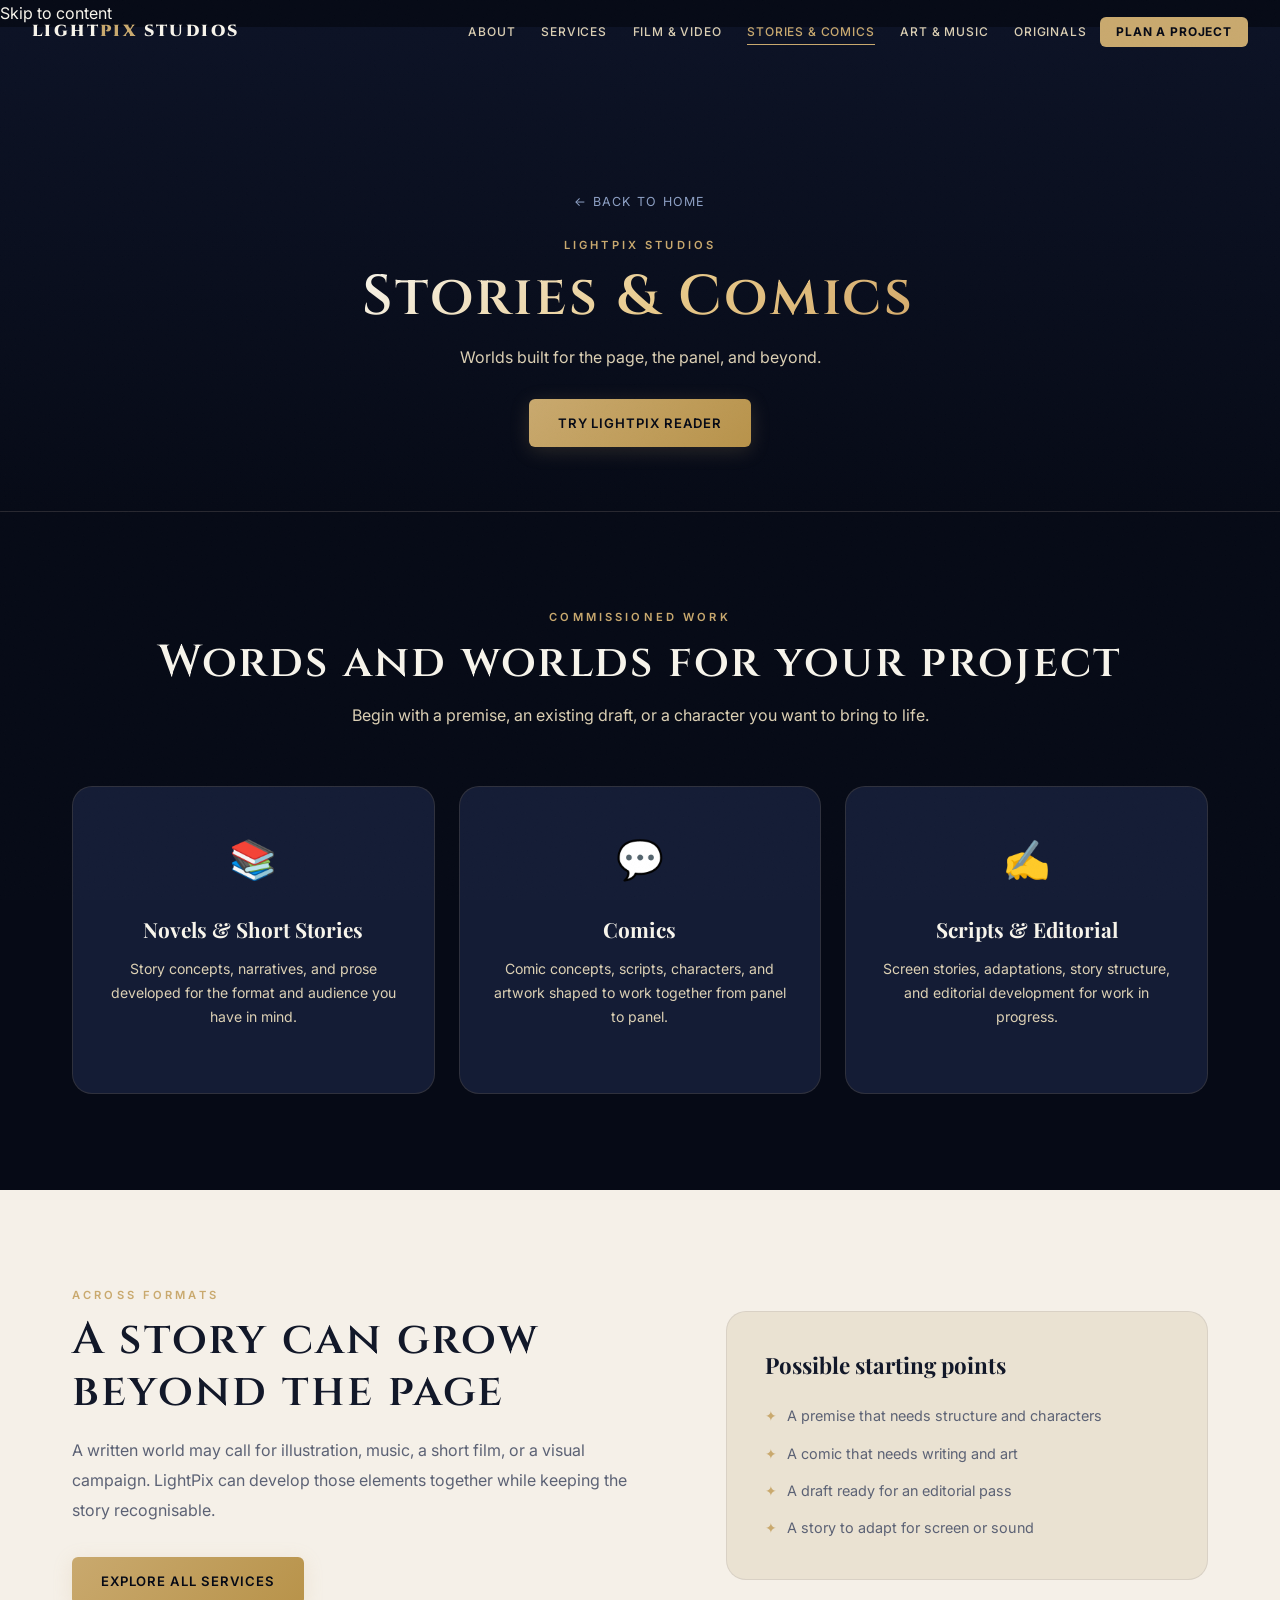
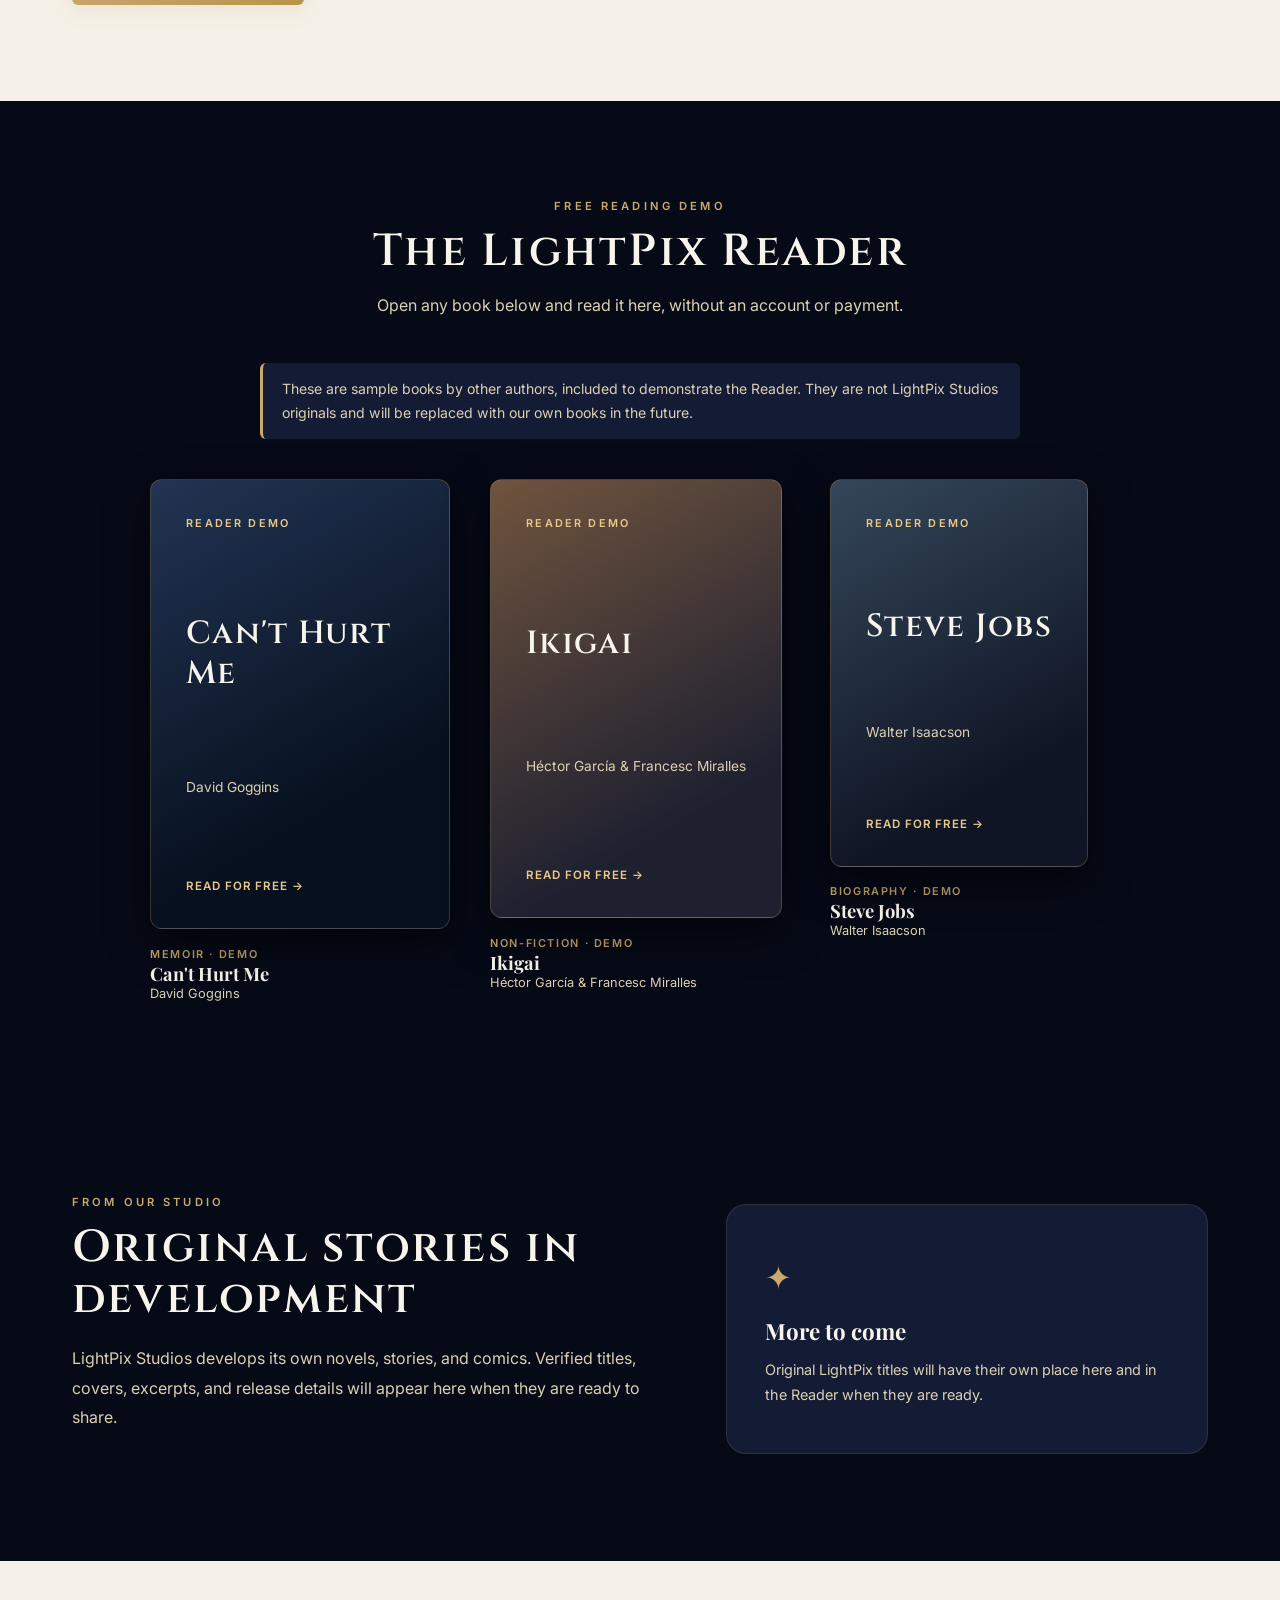
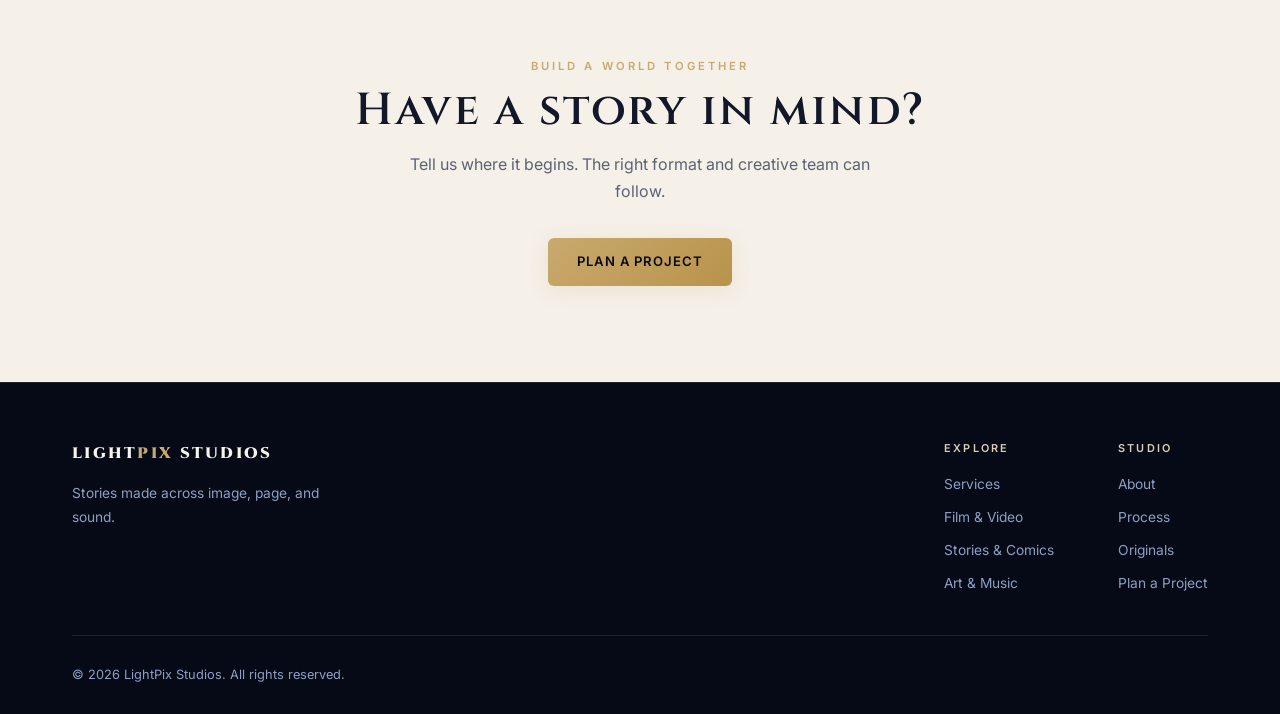
==== commit c609fa3d: "lightpix reader updated" ====
--- a/books.html
+++ b/books.html
@@ -32,6 +32,7 @@
             <p class="section-eyebrow">LightPix Studios</p>
             <h1 class="section-title gradient-text">Stories &amp; Comics</h1>
             <p class="section-sub">Worlds built for the page, the panel, and beyond.</p>
+            <a href="#reader-demo" class="btn btn-primary page-header-cta">Try LightPix Reader</a>
         </div></header>
         <section id="stories"><div class="container">
             <div class="section-header"><p class="section-eyebrow">Commissioned work</p><h2 class="section-title">Words and worlds for your project</h2><p class="section-sub">Begin with a premise, an existing draft, or a character you want to bring to life.</p></div>
@@ -45,9 +46,31 @@
             <div class="reveal"><p class="section-eyebrow">Across formats</p><h2 class="section-title">A story can grow beyond the page</h2><p class="feature-copy">A written world may call for illustration, music, a short film, or a visual campaign. LightPix can develop those elements together while keeping the story recognisable.</p><a href="index.html#services" class="btn btn-primary">Explore All Services</a></div>
             <div class="approach-panel reveal"><h3>Possible starting points</h3><ul class="check-list"><li>A premise that needs structure and characters</li><li>A comic that needs writing and art</li><li>A draft ready for an editorial pass</li><li>A story to adapt for screen or sound</li></ul></div>
         </div></section>
+        <section id="reader-demo" class="reader-section"><div class="container">
+            <div class="section-header">
+                <p class="section-eyebrow">Free reading demo</p>
+                <h2 class="section-title">The LightPix Reader</h2>
+                <p class="section-sub">Open any book below and read it here, without an account or payment.</p>
+            </div>
+            <p class="demo-notice">These are sample books by other authors, included to demonstrate the Reader. They are not LightPix Studios originals and will be replaced with our own books in the future.</p>
+            <div class="books-grid demo-books-grid">
+                <button class="book-card reveal" type="button" data-pdf="Books/Cant Hurt Me- David Goggins.pdf" data-title="Can't Hurt Me" aria-label="Read Can't Hurt Me in LightPix Reader">
+                    <span class="book-cover demo-cover demo-cover-one"><span class="demo-cover-kicker">Reader demo</span><strong>Can't Hurt Me</strong><span>David Goggins</span><span class="demo-cover-action">Read for free →</span></span>
+                    <span class="book-info"><span class="book-genre">Memoir · Demo</span><strong>Can't Hurt Me</strong><span class="book-author">David Goggins</span></span>
+                </button>
+                <button class="book-card reveal" type="button" data-pdf="Books/IKIGAI - The Japanese secret to a long and happy life.pdf" data-title="Ikigai" aria-label="Read Ikigai in LightPix Reader">
+                    <span class="book-cover demo-cover demo-cover-two"><span class="demo-cover-kicker">Reader demo</span><strong>Ikigai</strong><span>Héctor García &amp; Francesc Miralles</span><span class="demo-cover-action">Read for free →</span></span>
+                    <span class="book-info"><span class="book-genre">Non-fiction · Demo</span><strong>Ikigai</strong><span class="book-author">Héctor García &amp; Francesc Miralles</span></span>
+                </button>
+                <button class="book-card reveal" type="button" data-pdf="Books/Steve Jobs- Walter Isaacson.pdf" data-title="Steve Jobs" aria-label="Read Steve Jobs in LightPix Reader">
+                    <span class="book-cover demo-cover demo-cover-three"><span class="demo-cover-kicker">Reader demo</span><strong>Steve Jobs</strong><span>Walter Isaacson</span><span class="demo-cover-action">Read for free →</span></span>
+                    <span class="book-info"><span class="book-genre">Biography · Demo</span><strong>Steve Jobs</strong><span class="book-author">Walter Isaacson</span></span>
+                </button>
+            </div>
+        </div></section>
         <section id="original-stories"><div class="container original-grid">
             <div class="reveal"><p class="section-eyebrow">From our studio</p><h2 class="section-title">Original stories in development</h2><p class="feature-copy">LightPix Studios develops its own novels, stories, and comics. Verified titles, covers, excerpts, and release details will appear here when they are ready to share.</p></div>
-            <div class="feature-panel reveal"><span aria-hidden="true">✦</span><h3>More to come</h3><p>No third-party books or sample titles are presented as studio originals.</p></div>
+            <div class="feature-panel reveal"><span aria-hidden="true">✦</span><h3>More to come</h3><p>Original LightPix titles will have their own place here and in the Reader when they are ready.</p></div>
         </div></section>
         <section class="section-light"><div class="container center-cta"><p class="section-eyebrow">Build a world together</p><h2 class="section-title">Have a story in mind?</h2><p class="section-sub">Tell us where it begins. The right format and creative team can follow.</p><a href="index.html#contact" class="btn btn-primary">Plan a Project</a></div></section>
     </main>
@@ -55,6 +78,14 @@
         <div class="footer-top"><div class="footer-brand"><a href="index.html" class="logo">LIGHT<span>PIX</span>&nbsp;STUDIOS</a><p>Stories made across image, page, and sound.</p></div><div class="footer-links"><div class="footer-col"><h5>Explore</h5><a href="index.html#services">Services</a><a href="films.html">Film &amp; Video</a><a href="books.html">Stories &amp; Comics</a><a href="index.html#art-music">Art &amp; Music</a></div><div class="footer-col"><h5>Studio</h5><a href="index.html#about">About</a><a href="index.html#process">Process</a><a href="index.html#originals">Originals</a><a href="index.html#contact">Plan a Project</a></div></div></div>
         <div class="footer-bottom"><p>&copy; <span class="copyright-year">2026</span> LightPix Studios. All rights reserved.</p></div>
     </div></footer>
+    <div id="pdf-reader" class="pdf-viewer" role="dialog" aria-modal="true" aria-labelledby="reader-title" aria-describedby="reader-help">
+        <div class="reader-nav">
+            <div class="reader-heading"><span class="reader-brand">LIGHT<span>PIX</span> READER</span><strong id="reader-title">Book title</strong></div>
+            <div class="reader-actions"><a id="reader-open" class="btn btn-ghost btn-sm" target="_blank" rel="noopener">Open PDF in new tab</a><button id="reader-close" type="button" class="btn btn-ghost btn-sm" aria-label="Close LightPix Reader">✕ Close Reader</button></div>
+        </div>
+        <p id="reader-help" class="reader-help">Use the PDF controls to turn pages or zoom. If the preview does not load, open the PDF in a new tab.</p>
+        <iframe id="pdf-frame" title="Book in LightPix Reader" src="about:blank"></iframe>
+    </div>
     <script src="script.js"></script>
 </body>
 </html>
--- a/style.css
+++ b/style.css
@@ -876,6 +876,68 @@
 .section-light .check-list li { color: var(--text-dark-muted); }
 .section-light .feature-copy { color: var(--text-dark-muted); }
 .section-light .discipline-card .text-link { color: #70511d; }
++
+/* LightPix Reader demo */
+.reader-section { background: var(--bg-1); }
+.page-header-cta { margin-top: 1.75rem; }
+.demo-notice {
+    max-width: 760px; margin: -0.75rem auto 2.5rem; padding: 0.9rem 1.2rem;
+    border-left: 3px solid var(--gold); border-radius: var(--radius-sm);
+    background: var(--bg-2); color: var(--text-2); font-size: 0.88rem;
+}
+.demo-books-grid { max-width: 980px; margin: 0 auto; }
+.demo-books-grid .book-card {
+    width: 100%; padding: 0; text-align: left; color: inherit;
+    background: transparent; border: 0;
+}
+.demo-books-grid .book-card:focus-visible .book-cover { outline: 2px solid var(--gold-2); outline-offset: 4px; }
+.demo-cover {
+    display: flex; flex-direction: column; justify-content: space-between;
+    padding: clamp(1.4rem, 3vw, 2.2rem); color: var(--text-1);
+    border: 1px solid rgba(201,169,110,0.25);
+    transition: transform var(--transition), box-shadow var(--transition);
+}
+.demo-cover-one { background: linear-gradient(150deg, #223453, #07101e 70%); }
+.demo-cover-two { background: linear-gradient(150deg, #70543e, #1e2030 75%); }
+.demo-cover-three { background: linear-gradient(150deg, #34475a, #101525 75%); }
+.demo-cover-kicker {
+    color: var(--gold-2); font-size: 0.68rem; font-weight: 600;
+    letter-spacing: 0.2em; text-transform: uppercase;
+}
+.demo-cover strong {
+    font-family: var(--font-display); font-size: clamp(1.35rem, 2.6vw, 2rem);
+    font-weight: 600; line-height: 1.25; letter-spacing: 0.04em;
+}
+.demo-cover > span:nth-last-child(2) { color: var(--text-2); font-size: 0.86rem; }
+.demo-cover-action {
+    color: var(--gold-2); font-size: 0.72rem; font-weight: 600;
+    letter-spacing: 0.08em; text-transform: uppercase;
+}
+.demo-books-grid .book-info { display: flex; flex-direction: column; }
+.demo-books-grid .book-info strong {
+    font-family: var(--font-serif); font-size: 1.15rem; color: var(--text-1);
+}
+.demo-books-grid .book-card:hover .book-cover { box-shadow: 0 20px 50px rgba(0,0,0,0.65); }
+.reader-heading { display: flex; flex-direction: column; min-width: 0; }
+.reader-brand {
+    color: var(--text-1); font-family: var(--font-display);
+    font-size: 0.78rem; font-weight: 900; letter-spacing: 0.14em;
+}
+.reader-brand span { color: var(--gold); }
+.reader-heading strong { color: var(--text-2); font-size: 0.9rem; overflow: hidden; text-overflow: ellipsis; white-space: nowrap; }
+.reader-actions { display: flex; gap: 0.65rem; align-items: center; flex-shrink: 0; }
+.reader-help { padding: 0.35rem 2rem; background: var(--bg-1); color: var(--text-3); font-size: 0.75rem; }
+@media (max-width: 768px) {
+    .reader-nav { padding: 0.7rem 1rem; gap: 0.75rem; }
+    .reader-actions .btn { padding: 0.5rem 0.65rem; font-size: 0.65rem; }
+    .reader-help { padding: 0.35rem 1rem; }
+}
+@media (max-width: 480px) {
+    .reader-nav { align-items: flex-start; flex-direction: column; }
+    .reader-actions { width: 100%; flex-wrap: wrap; }
+    .demo-notice { margin-top: 0; }
+}
+
 @media (max-width: 1024px) {
     .split-feature, .original-grid { grid-template-columns: 1fr; gap: 2rem; }
     .process-grid { grid-template-columns: 1fr; }
